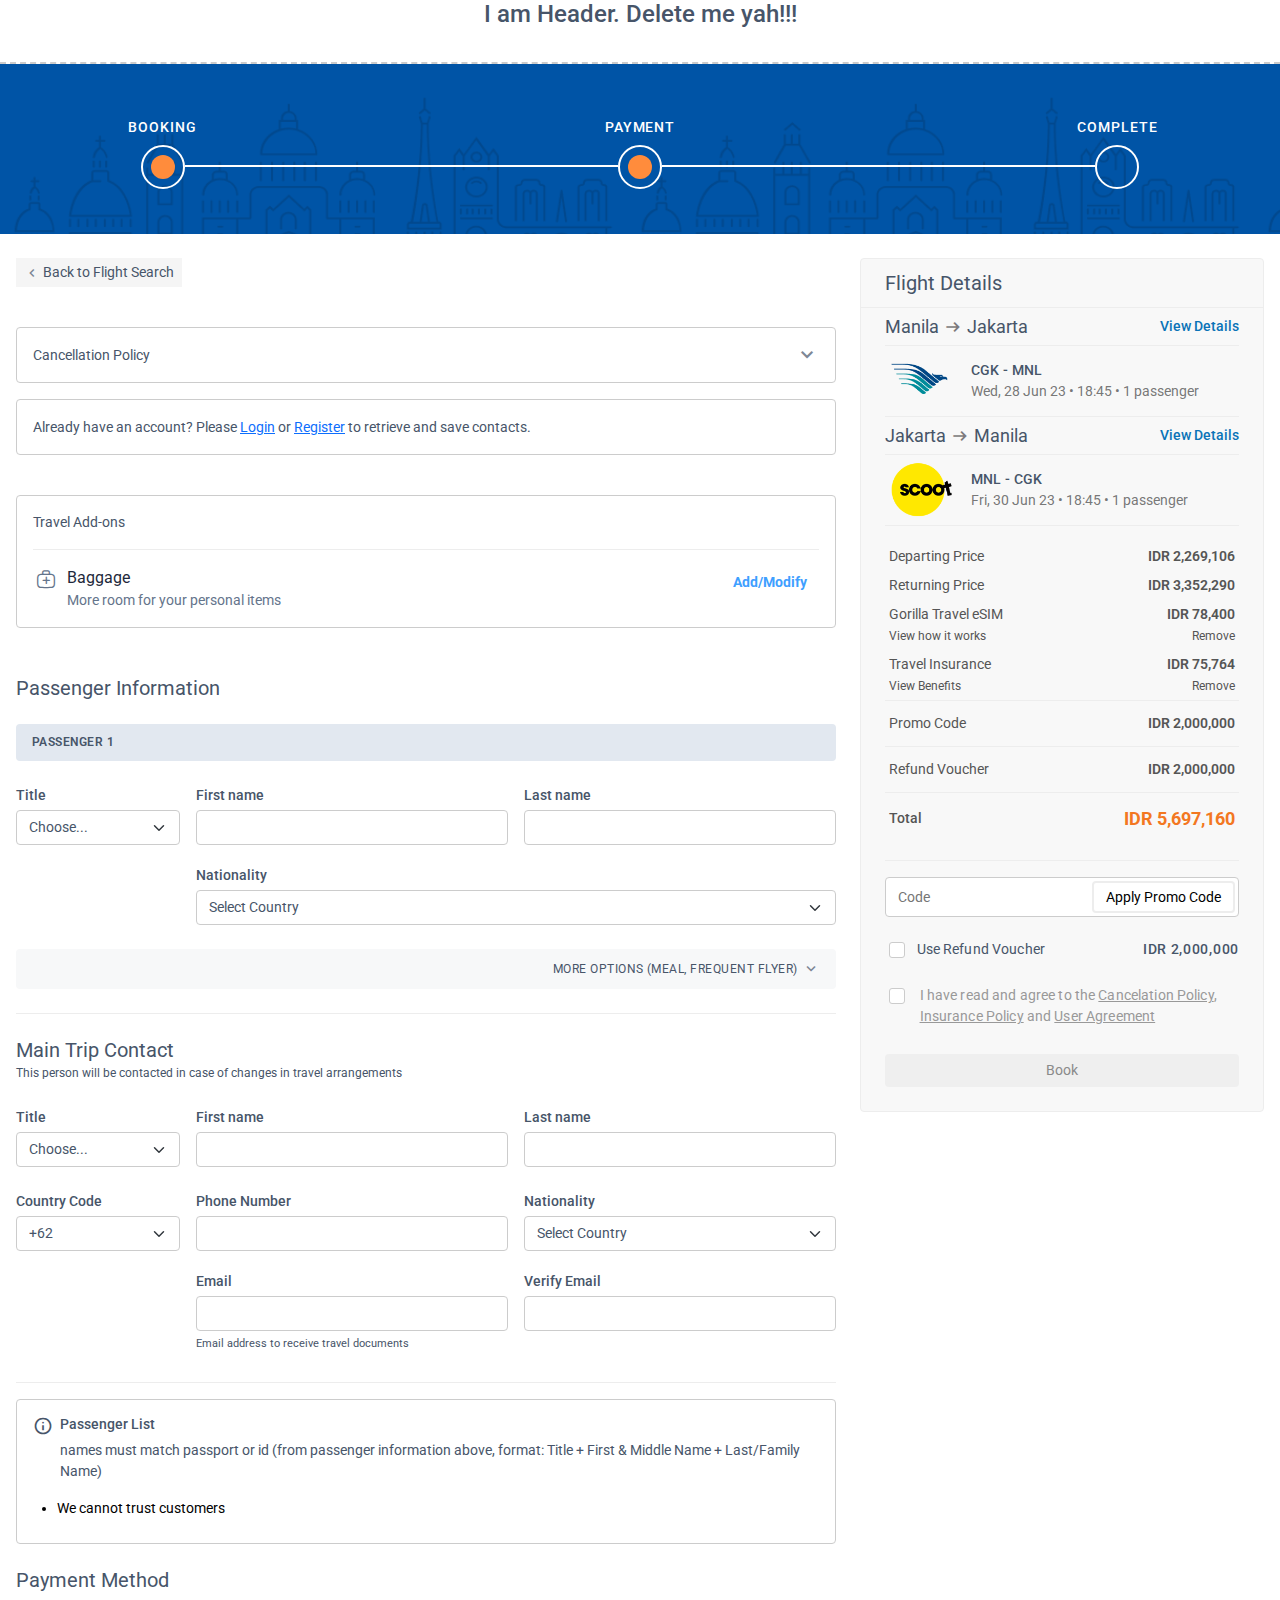
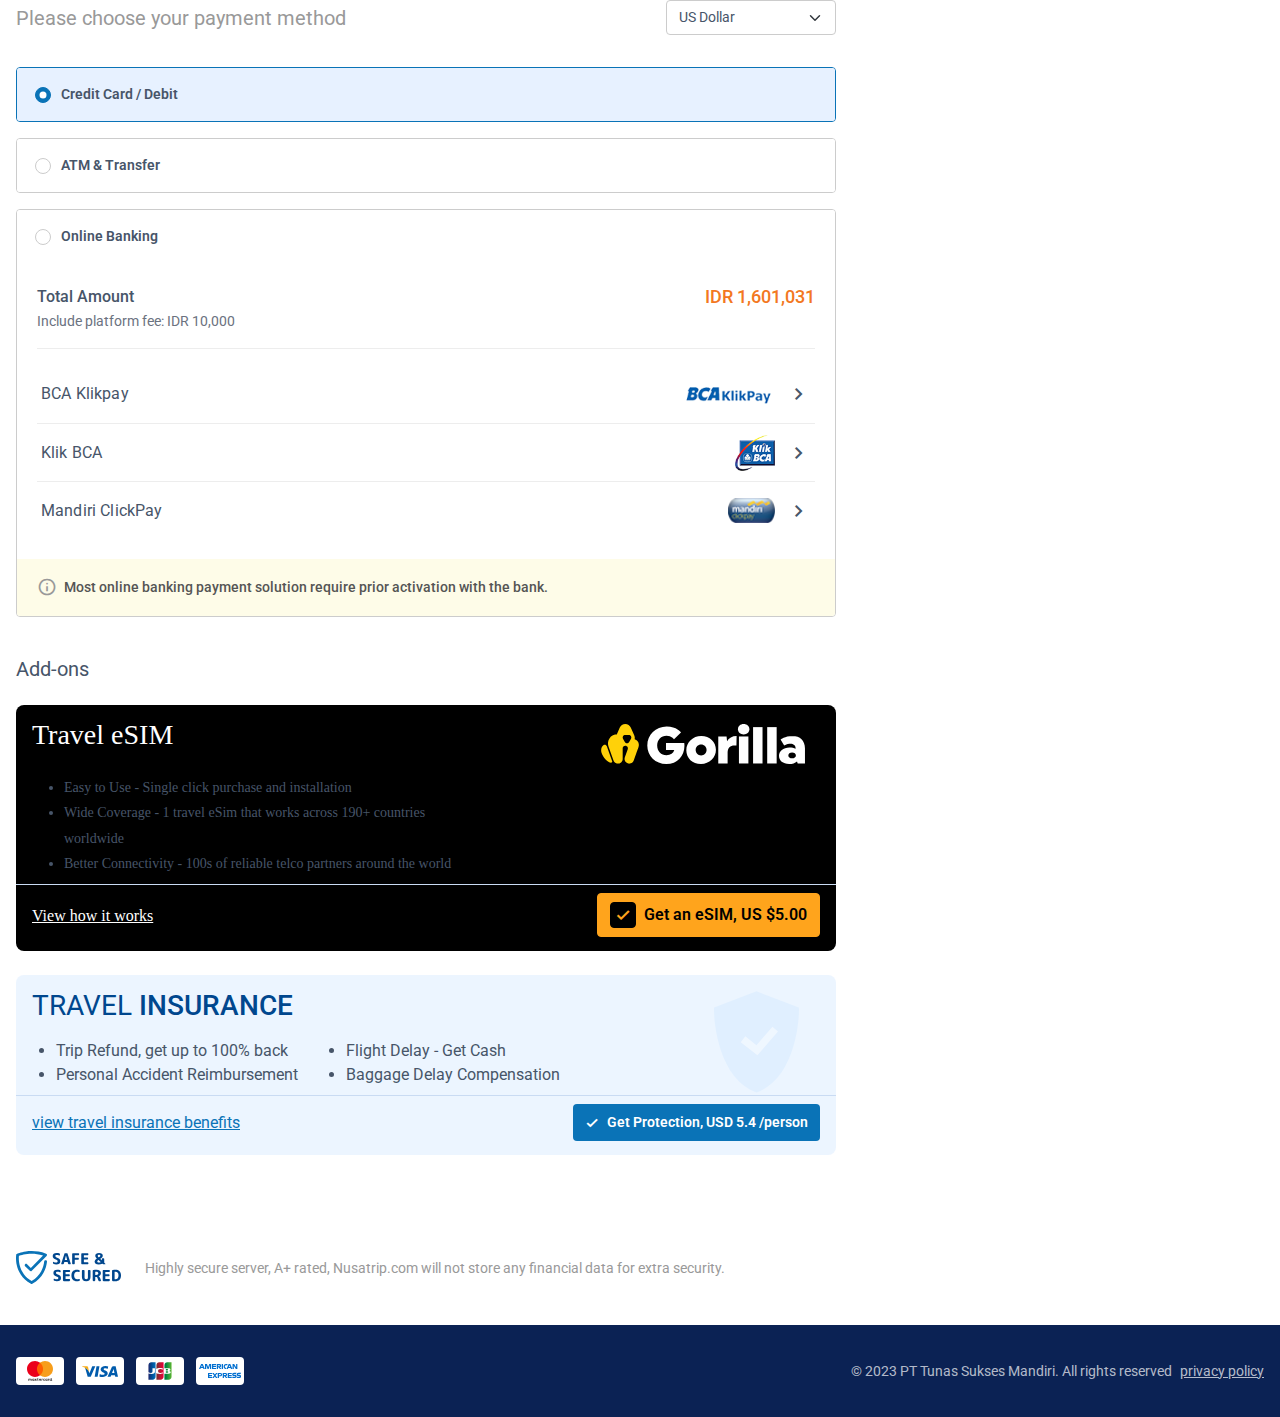
==== index.html @ de9cda8d "Rename flight-checkout-review.html to index.html" ====
<!DOCTYPE html>
<!-- saved from url=(0073)https://yuliusa.github.io/desktop-revamp-cuk/flight-checkout-review.html# -->
<html>
<head>
    <meta http-equiv="Content-Type" content="text/html; charset=UTF-8">
    <meta name="viewport" content="initial-scale=1, width=device-width">

    <link rel="stylesheet" href="./flight-checkout-review_files/css2">
    <link rel="stylesheet" href="./flight-checkout-review_files/css2(1)">
    <link rel="stylesheet" href="https://fonts.googleapis.com/css2?family=Roboto:wght@400;500;600;700&display=swap" />
    <link rel="stylesheet" href="https://fonts.googleapis.com/css2?family=Material+Symbols+Outlined:opsz,wght,FILL,GRAD@20..48,100..700,0..1,-50..200" />
    <link href="./flight-checkout-review_files/bootstrap-reboot.min.css" rel="stylesheet">
    <link rel="stylesheet" href="./flight-checkout-review_files/global.css">
    <link rel="stylesheet" href="./flight-checkout-review_files/flight-checkout-review.css">
</head>

<body style="" class="">
    <div class="app-wrapper">
        <header style="border-bottom: 2px dashed #ccc; min-height: 64px; text-align: center;">
            <h4>I am Header. Delete me yah!!!</h4>
        </header>

        <!-- Hero Section / Steps??? -->
        <section class="hero">
            <div class="app-container">
                <div class="steps-row">
                    <div class="step complete">
                        <span class="step-label">Booking</span>
                        <span class="step-icon">
                            <span class="step-icon-circle"></span>
                        </span>
                    </div>

                    <div class="step-connector">
                        <span class="step-connector-line"></span>
                    </div>

                    <div class="step complete">
                        <span class="step-label">Payment</span>
                        <span class="step-icon">
                            <span class="step-icon-circle"></span>
                        </span>
                    </div>

                    <div class="step-connector">
                        <span class="step-connector-line"></span>
                    </div>

                    <div class="step">
                        <span class="step-label">Complete</span>
                        <span class="step-icon">
                            <span class="step-icon-circle"></span>
                        </span>
                    </div>
                </div>
            </div>
        </section>

        <!-- Main -->
        <main class="main">
            <div class="app-container">
                <div class="flex-row content-wrapper">
                    <!-- CONTENT -->
                    <div class="content">
                        <!-- Back Button -->
                        <a class="back-button" role="button" href="https://yuliusa.github.io/desktop-revamp-cuk/flight-results.html">
                            <span class="material-symbols-outlined back-icon">chevron_left</span>
                            <span>Back to Flight Search</span>
                        </a>

                        <!-- Cancellation Policy -->
                        <div class="accordion-root martop-1">
                            <div class="accordion-summary accordion-button">
                                <span class="text">Cancellation Policy</span>
                                <span class="material-symbols-outlined more-icon">expand_more</span>
                            </div>
                        </div>

                        <!-- Login / Register -->
                        <div class="accordion-root">
                            <div class="accordion-summary">
                                <span class="text">Already have an account? Please <a href="https://yuliusa.github.io/desktop-revamp-cuk/flight-checkout-review.html#">Login</a> or <a href="https://yuliusa.github.io/desktop-revamp-cuk/flight-checkout-review.html#">Register</a> to retrieve and save contacts.</span>
                            </div>
                        </div>

                        <!-- Baggage Addons -->
                        <div class="baggage-addons">
                            <div class="card">
                                <div class="summary">
                                    <p>Travel Add-ons</p>
                                </div>

                                <div class="flex-row">
                                    <div class="description">
                                        <span class="icon-suitcase-add"></span>
                                        <div class="text">
                                            <p class="subtitle">Baggage</p>
                                            <span class="caption">More room for your personal items</span>
                                        </div>
                                    </div>

                                    <div class="action">
                                        <button data-bs-toggle="modal" data-bs-target="#baggageModal" fdprocessedid="dvwea">Add/Modify</button>
                                    </div>

                                    <!-- Baggage Modal -->
                                    <div class="baggage-modal modal fade" id="baggageModal" tabindex="-1" aria-labelledby="baggageModalLabel" style="display: none;" aria-hidden="true">
                                        <div class="modal-dialog modal-dialog-centered modal-dialog-scrollable modal-lg" style="--modal-width: 884px;">
                                            <div class="modal-content">
                                                <!-- Modal Header -->
                                                <div class="modal-header">
                                                    <h1 class="modal-title fs-5" id="baggageModalLabel">
                                                        <span class="icon-suitcase-add"></span>
                                                        Baggage
                                                    </h1>
                                                    <button type="button" class="btn-close" data-bs-dismiss="modal" aria-label="Close"></button>
                                                </div>

                                                <!-- Modal Body -->
                                                <div class="modal-body">
                                                    <div class="baggage-form">
                                                        <!-- Nav Tabs -->
                                                        <div class="nav nav-tabs nav-vertical" id="baggage-tab" role="tablist" aria-orientation="vertical">
                                                            <button class="nav-link active" id="passenger1-nav" data-bs-toggle="tab" data-bs-target="#passenger1-tab" aria-controls="passenger1-tab" aria-selected="true" type="button" role="tab">
                                                                <span class="primary">Passenger 1</span>
                                                                <span class="secondary">Adult</span>
                                                            </button>
                                                            
                                                            <button class="nav-link" id="passenger2-nav" data-bs-toggle="tab" data-bs-target="#passenger2-tab" aria-controls="passenger2-tab" aria-selected="false" type="button" role="tab" tabindex="-1">
                                                                <span class="primary">Passenger 2</span>
                                                                <span class="secondary">Adult</span>
                                                            </button>
                                                            
                                                            <button class="nav-link" id="passenger3-nav" data-bs-toggle="tab" data-bs-target="#passenger3-tab" aria-controls="passenger3-tab" aria-selected="false" type="button" role="tab" tabindex="-1">
                                                                <span class="primary">Passenger 3</span>
                                                                <span class="secondary">Child</span>
                                                            </button>
                                                        </div>

                                                        <!-- Tab Content -->
                                                        <div class="tab-content" id="baggage-tabContent">
                                                            <!-- Passenger 1 Baggage Selection -->
                                                            <div class="tab-pane fade active show" id="passenger1-tab" aria-labelledby="passenger1-nav" role="tabpanel" tabindex="0">
                                                                <!-- Nav Tabs -->
                                                                <nav class="nav nav-pills flex-column flex-sm-row" role="tablist">
                                                                    <button class="nav-link active" id="psg1-departBag-nav" data-bs-toggle="pill" data-bs-target="#psg1-departbag" type="button" role="tab" aria-controls="psg1-departbag" aria-selected="true">
                                                                        Departing
                                                                    </button>

                                                                    <button class="nav-link" id="psg1-returnBag-nav" data-bs-toggle="pill" data-bs-target="#psg1-returnbag" type="button" role="tab" aria-controls="psg1-returnbag" aria-selected="false" tabindex="-1">
                                                                        Returning
                                                                    </button>
                                                                </nav>

                                                                <!-- Tab Content -->
                                                                <div class="tab-content">
                                                                    <!-- Departing -->
                                                                    <div class="tab-pane fade active show" id="psg1-departbag" aria-labelledby="psg1-departBag-nav" role="tabpanel" tabindex="0">
                                                                        <p class="align-middle">
                                                                            <span class="airport-origin">Soekarno Hatta (CGK)</span>
                                                                            <span class="material-symbols-outlined icon">arrow_right_alt</span>
                                                                            <span class="airport-destination">Ngurah Rai (DPS)</span>
                                                                        </p>

                                                                        <p><small>Direct Flight</small></p>

                                                                        <!-- Baggage Input Section -->
                                                                        <section class="input-section">
                                                                            <!-- Section Label -->
                                                                            <div class="label-wrapper flex-row align-items-center">
                                                                                <h4 class="section-label">
                                                                                    <span class="icon-suitcase"></span>
                                                                                    Baggage
                                                                                </h4>

                                                                                <small>Free Baggage <strong>20kg</strong></small>
                                                                            </div>

                                                                            <!-- Radio Button Group -->
                                                                            <div class="radio-button-group">
                                                                                <label class="radio-card">
                                                                                    <span class="body">
                                                                                        <input class="form-check-input" type="radio" name="psg1_departBag" id="psg1_departBag_20" value="20kg" checked="">
                        
                                                                                        <span class="text-column">
                                                                                            <span class="title">20kg</span>
                                                                                            <span class="subtitle">IDR 0</span>
                                                                                        </span>
                                                                                    </span>
                                                                                </label>

                                                                                <label class="radio-card">
                                                                                    <span class="body">
                                                                                        <input class="form-check-input" type="radio" name="psg1_departBag" id="psg1_departBag_30" value="30kg">
                        
                                                                                        <span class="text-column">
                                                                                            <span class="title">30kg</span>
                                                                                            <span class="subtitle">IDR 236,775</span>
                                                                                        </span>
                                                                                    </span>
                                                                                </label>

                                                                                <label class="radio-card">
                                                                                    <span class="body">
                                                                                        <input class="form-check-input" type="radio" name="psg1_departBag" id="psg1_departBag_40" value="40kg">
                        
                                                                                        <span class="text-column">
                                                                                            <span class="title">40kg</span>
                                                                                            <span class="subtitle">IDR 402,825</span>
                                                                                        </span>
                                                                                    </span>
                                                                                </label>
                                                                            </div>
                                                                            
                                                                            <!-- Helper Text -->
                                                                            <div class="helper-text">Each piece of baggage should not weight more than 32kg</div>
                                                                        </section>

                                                                        <!-- Sport Equipment Input Section -->
                                                                        <section class="input-section">
                                                                            <!-- Section Label -->
                                                                            <div class="label-wrapper flex-row align-items-center">
                                                                                <h4 class="section-label">
                                                                                    <span class="material-symbols-outlined">sports_golf</span>
                                                                                    Sport Equipment
                                                                                </h4>
                                                                            </div>

                                                                            <!-- Radio Button Group -->
                                                                            <div class="radio-button-group">
                                                                                <label class="radio-card">
                                                                                    <span class="body">
                                                                                        <input class="form-check-input" type="radio" name="psg1_depart_sportEquip" id="psg1_depart_sportEquip_0" value="0" checked="">
                        
                                                                                        <span class="text-column">
                                                                                            <span class="title">0kg</span>
                                                                                            <span class="subtitle">IDR 0</span>
                                                                                        </span>
                                                                                    </span>
                                                                                </label>

                                                                                <label class="radio-card">
                                                                                    <span class="body">
                                                                                        <input class="form-check-input" type="radio" name="psg1_depart_sportEquip" id="psg1_depart_sportEquip_15" value="15kg">
                        
                                                                                        <span class="text-column">
                                                                                            <span class="title">15kg</span>
                                                                                            <span class="subtitle">IDR 99,425</span>
                                                                                        </span>
                                                                                    </span>
                                                                                </label>

                                                                                <label class="radio-card">
                                                                                    <span class="body">
                                                                                        <input class="form-check-input" type="radio" name="psg1_depart_sportEquip" id="psg1_depart_sportEquip_20" value="20kg">
                        
                                                                                        <span class="text-column">
                                                                                            <span class="title">20kg</span>
                                                                                            <span class="subtitle">IDR 134,275</span>
                                                                                        </span>
                                                                                    </span>
                                                                                </label>

                                                                                <label class="radio-card">
                                                                                    <span class="body">
                                                                                        <input class="form-check-input" type="radio" name="psg1_depart_sportEquip" id="psg1_depart_sportEquip_25" value="25kg">
                        
                                                                                        <span class="text-column">
                                                                                            <span class="title">25kg</span>
                                                                                            <span class="subtitle">IDR 167,075</span>
                                                                                        </span>
                                                                                    </span>
                                                                                </label>

                                                                                <label class="radio-card">
                                                                                    <span class="body">
                                                                                        <input class="form-check-input" type="radio" name="psg1_depart_sportEquip" id="psg1_depart_sportEquip_30" value="30kg">
                        
                                                                                        <span class="text-column">
                                                                                            <span class="title">30kg</span>
                                                                                            <span class="subtitle">IDR 283,926</span>
                                                                                        </span>
                                                                                    </span>
                                                                                </label>

                                                                                <label class="radio-card">
                                                                                    <span class="body">
                                                                                        <input class="form-check-input" type="radio" name="psg1_depart_sportEquip" id="psg1_depart_sportEquip_40" value="40kg">
                        
                                                                                        <span class="text-column">
                                                                                            <span class="title">40kg</span>
                                                                                            <span class="subtitle">IDR 483,800</span>
                                                                                        </span>
                                                                                    </span>
                                                                                </label>
                                                                            </div>

                                                                            <!-- Helper Text -->
                                                                            <div class="helper-text">This is inclusive of a 60,000.00 idr sports equipment</div>
                                                                        </section>
                                                                    </div>

                                                                    <!-- Returning -->
                                                                    <div class="tab-pane fade" id="psg1-returnbag" aria-labelledby="psg1-returnBag-nav" role="tabpanel" tabindex="0">
                                                                        <p class="align-middle">
                                                                            <span class="airport-destination">Ngurah Rai (DPS)</span>
                                                                            <span class="material-symbols-outlined icon">arrow_right_alt</span>
                                                                            <span class="airport-origin">Soekarno Hatta (CGK)</span>
                                                                        </p>

                                                                        <p><small>Direct Flight</small></p>

                                                                        <!-- Baggage Input Section -->
                                                                        <section class="input-section">
                                                                            <!-- Section Label -->
                                                                            <div class="label-wrapper flex-row align-items-center">
                                                                                <h4 class="section-label">
                                                                                    <span class="icon-suitcase"></span>
                                                                                    Baggage
                                                                                </h4>

                                                                                <small>Free Baggage <strong>20kg</strong></small>
                                                                            </div>

                                                                            <!-- Radio Button Group -->
                                                                            <div class="radio-button-group">
                                                                                <label class="radio-card">
                                                                                    <span class="body">
                                                                                        <input class="form-check-input" type="radio" name="psg1_returnBag" id="psg1_returnBag_20" value="20kg" checked="">
                        
                                                                                        <span class="text-column">
                                                                                            <span class="title">20kg</span>
                                                                                            <span class="subtitle">IDR 0</span>
                                                                                        </span>
                                                                                    </span>
                                                                                </label>

                                                                                <label class="radio-card">
                                                                                    <span class="body">
                                                                                        <input class="form-check-input" type="radio" name="psg1_returnBag" id="psg1_returnBag_30" value="30kg">
                        
                                                                                        <span class="text-column">
                                                                                            <span class="title">30kg</span>
                                                                                            <span class="subtitle">IDR 236,775</span>
                                                                                        </span>
                                                                                    </span>
                                                                                </label>

                                                                                <label class="radio-card">
                                                                                    <span class="body">
                                                                                        <input class="form-check-input" type="radio" name="psg1_returnBag" id="psg1_returnBag_40" value="40kg">
                        
                                                                                        <span class="text-column">
                                                                                            <span class="title">40kg</span>
                                                                                            <span class="subtitle">IDR 402,825</span>
                                                                                        </span>
                                                                                    </span>
                                                                                </label>
                                                                            </div>
                                                                            
                                                                            <!-- Helper Text -->
                                                                            <div class="helper-text">Each piece of baggage should not weight more than 32kg</div>
                                                                        </section>

                                                                        <!-- Sport Equipment Input Section -->
                                                                        <section class="input-section">
                                                                            <!-- Section Label -->
                                                                            <div class="label-wrapper flex-row align-items-center">
                                                                                <h4 class="section-label">
                                                                                    <span class="material-symbols-outlined">sports_golf</span>
                                                                                    Sport Equipment
                                                                                </h4>
                                                                            </div>

                                                                            <!-- Radio Button Group -->
                                                                            <div class="radio-button-group">
                                                                                <label class="radio-card">
                                                                                    <span class="body">
                                                                                        <input class="form-check-input" type="radio" name="psg1_return_sportEquip" id="psg1_return_sportEquip_0" value="0" checked="">
                        
                                                                                        <span class="text-column">
                                                                                            <span class="title">0kg</span>
                                                                                            <span class="subtitle">IDR 0</span>
                                                                                        </span>
                                                                                    </span>
                                                                                </label>

                                                                                <label class="radio-card">
                                                                                    <span class="body">
                                                                                        <input class="form-check-input" type="radio" name="psg1_return_sportEquip" id="psg1_return_sportEquip_15" value="15kg">
                        
                                                                                        <span class="text-column">
                                                                                            <span class="title">15kg</span>
                                                                                            <span class="subtitle">IDR 99,425</span>
                                                                                        </span>
                                                                                    </span>
                                                                                </label>

                                                                                <label class="radio-card">
                                                                                    <span class="body">
                                                                                        <input class="form-check-input" type="radio" name="psg1_return_sportEquip" id="psg1_return_sportEquip_20" value="20kg">
                        
                                                                                        <span class="text-column">
                                                                                            <span class="title">20kg</span>
                                                                                            <span class="subtitle">IDR 134,275</span>
                                                                                        </span>
                                                                                    </span>
                                                                                </label>

                                                                                <label class="radio-card">
                                                                                    <span class="body">
                                                                                        <input class="form-check-input" type="radio" name="psg1_return_sportEquip" id="psg1_return_sportEquip_25" value="25kg">
                        
                                                                                        <span class="text-column">
                                                                                            <span class="title">25kg</span>
                                                                                            <span class="subtitle">IDR 167,075</span>
                                                                                        </span>
                                                                                    </span>
                                                                                </label>

                                                                                <label class="radio-card">
                                                                                    <span class="body">
                                                                                        <input class="form-check-input" type="radio" name="psg1_return_sportEquip" id="psg1_return_sportEquip_30" value="30kg">
                        
                                                                                        <span class="text-column">
                                                                                            <span class="title">30kg</span>
                                                                                            <span class="subtitle">IDR 283,926</span>
                                                                                        </span>
                                                                                    </span>
                                                                                </label>

                                                                                <label class="radio-card">
                                                                                    <span class="body">
                                                                                        <input class="form-check-input" type="radio" name="psg1_return_sportEquip" id="psg1_return_sportEquip_40" value="40kg">
                        
                                                                                        <span class="text-column">
                                                                                            <span class="title">40kg</span>
                                                                                            <span class="subtitle">IDR 483,800</span>
                                                                                        </span>
                                                                                    </span>
                                                                                </label>
                                                                            </div>

                                                                            <!-- Helper Text -->
                                                                            <div class="helper-text">This is inclusive of a 60,000.00 idr sports equipment</div>
                                                                        </section>
                                                                    </div>
                                                                </div>
                                                            </div>

                                                            <!-- Passenger 2 Baggage Selection -->
                                                            <div class="tab-pane fade" id="passenger2-tab" aria-labelledby="passenger2-nav" role="tabpanel" tabindex="0">
                                                                <div>Passenger 2 Baggage Selection</div>
                                                            </div>

                                                            <!-- Passenger 3 Baggage Selection -->
                                                            <div class="tab-pane fade" id="passenger3-tab" aria-labelledby="passenger3-nav" role="tabpanel" tabindex="0">
                                                                <div>Passenger 3 Baggage Selection</div>
                                                            </div>
                                                        </div>
                                                    </div>
                                                </div>

                                                <!-- Modal Footer -->
                                                <div class="modal-footer">
                                                    <button type="button" class="btn btn-primary" data-bs-dismiss="modal">Recalculate Price</button>
                                                </div>
                                            </div>
                                        </div>
                                    </div>
                                </div>
                            </div>
                        </div>

                        <!-- Passenger Information -->
                        <div class="section-form passengers">
                            <h2 class="section-title">Passenger Information</h2>

                            <div class="field-label">
                                PASSENGER 1
                            </div>

                            <div class="flex-row form-row">
                                <div class="left-col">
                                    <label for="passenger1_Salutation" class="form-label">Title</label>
                                    <select id="passenger1_Salutation" class="form-select" fdprocessedid="s1vidf">
                                        <option selected="">Choose...</option>
                                        <option>Mr.</option>
                                        <option>Mrs.</option>
                                        <option>Ms.</option>
                                    </select>
                                </div>

                                <div class="right-col">
                                    <div class="flex-row form-row">
                                        <div class="col">
                                            <label for="passenger1_FirstName" class="form-label">First name</label>
                                            <input type="text" class="form-control" id="passenger1_FirstName" fdprocessedid="shi3ue">
                                        </div>

                                        <div class="col">
                                            <label for="passenger1_LastName" class="form-label">Last name</label>
                                            <input type="text" class="form-control" id="passenger1_LastName" fdprocessedid="t5kewf">
                                        </div>
                                    </div>

                                    <div class="flex-row">
                                        <label for="passenger1_Nationality" class="form-label">Nationality</label>
                                        <select id="passenger1_Nationality" class="form-select" fdprocessedid="9mimof">
                                            <option selected="">Select Country</option>
                                            <option>Indonesia</option>
                                        </select>
                                    </div>
                                </div>
                            </div>

                            <!-- Frequent Flyer -->
                            <div class="accordion-root frequent-flyer">                                
                                <div class="accordion-summary accordion-button">
                                    <a data-bs-toggle="collapse" href="https://yuliusa.github.io/desktop-revamp-cuk/flight-checkout-review.html#frequentFlyer_Collapse" class="collapsed" aria-expanded="false" aria-controls="frequentFlyer_Collapse">
                                        <span>more options (meal, frequent flyer)</span>
                                        <span class="material-symbols-outlined more-icon">expand_more</span>
                                    </a>
                                </div>

                                <div id="frequentFlyer_Collapse" class="collapse" style="">
                                    <div class="form-row flex-row">
                                        <div class="col">
                                            <label for="meal" class="form-label">Preferred Meal</label>
                                            <select id="meal" class="form-select">
                                                <option selected="">Standard Meal</option>
                                                <option>Vegetarian Hindu Meal</option>
                                                <option>Baby Meal</option>
                                                <option>Bland Meal</option>
                                                <option>Child Meal</option>
                                                <option>Fruit Platter Meal</option>
                                            </select>
                                        </div>

                                        <div class="col">
                                            <label for="ffProgram" class="form-label">Frequent Flyer Program</label>
                                            <select id="ffProgram" class="form-select">
                                                <option selected="">Select Program...</option>
                                                <option>Garuda Indonesia</option>
                                                <option>Singapore Airlines KrisFlyer</option>
                                                <option>Malaysia Airlines - Enrich</option>
                                                <option>Cathay Pacific Asia Miles</option>
                                                <option>Adria Miles &amp; More</option>
                                                <option>Aegean Miles &amp; Bonus</option>
                                                <option>Aer Arann Silver Club</option>
                                                <option>Aer Lingus Gold Circle Club</option>
                                            </select>
                                        </div>

                                        <div class="col">
                                            <label for="ffNumber" class="form-label">Frequent Flyer Number</label>
                                            <input type="text" class="form-control" id="ffNumber">
                                        </div>
                                    </div>
                                </div>
                            </div>
                        </div>

                        <!-- Main Trip Contact -->
                        <div class="section-form main-trip-contact">
                            <div>
                                <h2 class="section-title">Main Trip Contact</h2>
                                <span class="desc">This person will be contacted in case of changes in travel arrangements</span>
                            </div>

                            <div class="flex-row form-row">
                                <div class="left-col">
                                    <label for="contact_Salutation" class="form-label">Title</label>
                                    <select id="contact_Salutation" class="form-select" fdprocessedid="zf69x8">
                                        <option selected="">Choose...</option>
                                        <option>Mr.</option>
                                        <option>Mrs.</option>
                                        <option>Ms.</option>
                                    </select>
                                </div>

                                <div class="right-col">
                                    <div class="flex-row form-row">
                                        <div class="col">
                                            <label for="contact_FirstName" class="form-label">First name</label>
                                            <input type="text" class="form-control" id="contact_FirstName" fdprocessedid="j7smgs">
                                        </div>

                                        <div class="col">
                                            <label for="contact_LastName" class="form-label">Last name</label>
                                            <input type="text" class="form-control" id="contact_LastName" fdprocessedid="8321zf">
                                        </div>
                                    </div>
                                </div>
                            </div>

                            <div class="flex-row form-row">
                                <div class="left-col">
                                    <label for="contact_CountryCode" class="form-label">Country Code</label>
                                    <select id="contact_CountryCode" class="form-select" fdprocessedid="1ze98">
                                        <option selected="">+62</option>
                                        <option>...</option>
                                    </select>
                                </div>

                                <div class="right-col">
                                    <div class="flex-row form-row">
                                        <div class="col">
                                            <label for="contactFirstName" class="form-label">Phone Number</label>
                                            <input type="tel" class="form-control" id="contactFirstName" fdprocessedid="p5epc">
                                        </div>

                                        <div class="col">
                                            <label for="contact_Nationality" class="form-label">Nationality</label>
                                            <select id="contact_Nationality" class="form-select" fdprocessedid="ixhea8">
                                                <option selected="">Select Country</option>
                                                <option>Indonesia</option>
                                            </select>
                                        </div>
                                    </div>
                                    <div class="flex-row form-row">
                                        <div class="col">
                                            <label for="contact_Email" class="form-label">Email</label>
                                            <input type="email" class="form-control" id="contact_Email" fdprocessedid="es08vp">
                                            <span class="helper">Email address to receive travel documents</span>
                                        </div>
                                        <div class="col">
                                            <label for="contact_Verify_Email" class="form-label">Verify Email</label>
                                            <input type="email" class="form-control" id="contact_Verify_Email" fdprocessedid="r6shwe">
                                        </div>
                                    </div>
                                </div>
                            </div>
                        </div>

                        <!-- Passenger List -->
                        <div class="card passenger-list">
                            <div class="flex-row">
                                <span class="material-symbols-outlined info-icon">info</span>
                                <div class="text">
                                    <h4 class="subtitle">Passenger List</h4>
                                    <p>names must match passport or id (from passenger information above, format: Title + First &amp; Middle Name + Last/Family Name)</p>
                                </div>
                            </div>

                            <ul>
                                <li>We cannot trust customers</li>
                            </ul>
                        </div>

                        <!-- Payment -->
                        <div class="section-form payment">
                            <!-- Section Title -->
                            <div class="section-title">
                                <h2>Payment Method</h2>

                                <div class="subtitle">
                                    <span class="section-title text-muted">Please choose your payment method</span>

                                    <select id="currency" class="form-select" fdprocessedid="md7o6">
                                        <option value="USD" selected="">US Dollar</option>
                                        <option value="IDR">Indonesia Rupiah</option>
                                        <option value="IDR">New Zealand Dollar</option>
                                    </select>
                                </div>
                            </div>

                            <!-- Payment Group -->
                            <div class="payment-group" id="paymentGroup">
                                <!-- Credit Card -->
                                <div class="payment-item credit-card">
                                    <input class="form-check-input" type="radio" name="paymentMethod" id="creditCard" value="creditcard" checked="">
                                    <label for="creditCard" class="form-check-label collapsed" data-bs-toggle="collapse" data-bs-target="#creditCard_Content" aria-expanded="false" aria-controls="creditCard_Content">
                                        <span>Credit Card / Debit </span>
                                    </label>

                                    <div id="creditCard_Content" class="payment-content collapse" data-bs-parent="#paymentGroup" style="">
                                        <div class="payment-content-body">
                                            <div class="flex-row amount-row">
                                                <div class="col">
                                                    <h4 class="label">Total Amount</h4>
                                                    <p class="helper">Include platform fee: IDR 10,000</p>
                                                </div>

                                                <div class="col text-right">
                                                    <h3 class="price-value">IDR 1,601,031</h3>
                                                    <p class="helper">Card will be charged IDR 1,601,031</p>
                                                </div>
                                            </div>

                                            <div class="payment-form">
                                                <div class="col left-col">
                                                    <div class="input-col">
                                                        <div class="label-container">
                                                            <label for="ccHolderName" class="form-label">Card Holder Name</label>
                                                            <select class="form-select" id="selectTraveller" fdprocessedid="eno1id">
                                                                <option>Select traveller name</option>
                                                                <option>Select traveller name</option>
                                                                <option>Select traveller name</option>
                                                            </select>
                                                        </div>
                                                        <input type="text" class="form-control" id="ccHolderName" fdprocessedid="rp7v3h">
                                                    </div>

                                                    <div class="input-col">
                                                        <label for="ccNumber" class="form-label">Card Number</label>
                                                        <input type="text" class="form-control" id="ccNumber" fdprocessedid="m2zuao">
                                                    </div>
                                                </div>

                                                <div class="col right-col">
                                                    <div class="input-col">
                                                        <label for="ccExpiry" class="form-label">Expiry Date</label>
                                                        <input type="text" class="form-control" id="ccExpiry" style="max-width: 135px;" fdprocessedid="teipp">
                                                    </div>

                                                    <div class="cvc-col">
                                                        <div class="input-col">
                                                            <div class="label-container">
                                                                <label for="cvc" class="form-label">Card Number</label>
                                                                <span class="material-symbols-outlined">help</span>
                                                            </div>

                                                            <input type="text" class="form-control" id="cvc" style="max-width: 135px;" fdprocessedid="678cio">
                                                        </div>

                                                        <img src="./flight-checkout-review_files/cvv-card.png" width="46" height="28">
                                                    </div>
                                                </div>
                                            </div>

                                            <div class="amex-fee-alert flex-row">
                                                <span class="material-symbols-outlined info-icon">info</span>
                                                <p>American Express convenience fee IDR 10,109</p>
                                            </div>

                                            <p class="caption">NusaTrip has implemented security protocols (3DS) MasterCard SecureCode, Verified by Visa, JCB J/Secure &amp; American Express SafeKey. If your card supports this features, please make sure you are able receive any notification your bank might send you (usually by SMS).</p>

                                            <div class="flex-row footer">
                                                <img src="./flight-checkout-review_files/cc-payments-02.png">

                                                <img src="./flight-checkout-review_files/cc-payments-secure.png" height="26" style="height: 26px;">
                                            </div>
                                        </div>
                                    </div>
                                </div>

                                <!-- Bank Transfer -->
                                <div class="payment-item bank-transfer">
                                    <input class="form-check-input" type="radio" name="paymentMethod" id="bankTransfer" value="banktransfer">
                                    <label for="bankTransfer" class="form-check-label collapsed" data-bs-toggle="collapse" data-bs-target="#bankTransfer_Content" aria-expanded="false" aria-controls="bankTransfer_Content">
                                        <span>ATM &amp; Transfer </span>
                                    </label>

                                    <div id="bankTransfer_Content" class="payment-content collapse" data-bs-parent="#paymentGroup" style="">
                                        <!-- Payment Body -->
                                        <div class="payment-content-body">
                                            <div class="flex-row amount-row">
                                                <div class="col">
                                                    <h4 class="label">Total Amount</h4>
                                                    <p class="helper">Include platform fee: IDR 10,000</p>
                                                </div>

                                                <div class="col text-right">
                                                    <h3 class="price-value">IDR 1,601,031</h3>
                                                </div>
                                            </div>

                                            <!-- Bank List -->
                                            <div class="payment-form bank-transfer-list">
                                                <!-- ATM Bersama -->
                                                <div class="bank-transfer-item">
                                                    <div class="input-row">
                                                        <input class="form-check-input" type="radio" name="bankTransfer" id="atmBersama" value="atmBersama">

                                                        <label for="atmBersama" class="form-check-label">
                                                            <span>ATM Bersama</span>
                                                            <img src="./flight-checkout-review_files/atmbersama-prima-alto.png">
                                                        </label>

                                                        <span class="material-symbols-outlined info-icon" data-bs-toggle="offcanvas" data-bs-target="#atmBersama_Content" aria-controls="atmBersama_Content">help</span>

                                                        <div class="offcanvas offcanvas-end" tabindex="-1" id="atmBersama_Content" aria-labelledby="atmBersama_ContentLabel">
                                                            <div class="offcanvas-header">
                                                                <h5 class="offcanvas-title" id="atmBersama_ContentLabel">ATM Bersama</h5>
                                                                <button type="button" class="btn-close" data-bs-dismiss="offcanvas" aria-label="Close"></button>
                                                            </div>
                                                            <div class="offcanvas-body">
                                                                ...
                                                            </div>
                                                        </div>
                                                    </div>
                                                </div>

                                                <!-- Maybank -->
                                                <div class="bank-transfer-item">
                                                    <div class="input-row">
                                                        <input class="form-check-input" type="radio" name="bankTransfer" id="Maybank" value="Maybank">

                                                        <label for="Maybank" class="form-check-label">
                                                            <span>Maybank</span>
                                                            <img src="./flight-checkout-review_files/maybank-icon.png">
                                                        </label>

                                                        <span class="material-symbols-outlined info-icon" data-bs-toggle="offcanvas" data-bs-target="#maybank_Content" aria-controls="maybank_Content">help</span>

                                                        <div class="offcanvas offcanvas-end" tabindex="-1" id="maybank_Content" aria-labelledby="maybank_ContentLabel">
                                                            <div class="offcanvas-header">
                                                                <h5 class="offcanvas-title" id="maybank_ContentLabel">Pay with MayBank</h5>
                                                                <button type="button" class="btn-close" data-bs-dismiss="offcanvas" aria-label="Close"></button>
                                                            </div>

                                                            <div class="offcanvas-body">
                                                                ...
                                                            </div>
                                                        </div>
                                                    </div>
                                                </div>

                                                <!-- BCA Virtual Account -->
                                                <div class="bank-transfer-item">
                                                    <div class="input-row">
                                                        <input class="form-check-input" type="radio" name="bankTransfer" id="BcaVirtual" value="BcaVirtual">

                                                        <label for="BcaVirtual" class="form-check-label">
                                                            <span>BCA Virtual Account</span>
                                                            <img src="./flight-checkout-review_files/bca-va.png">
                                                        </label>

                                                        <span class="material-symbols-outlined info-icon" data-bs-toggle="offcanvas" data-bs-target="#bcaVirtual_Content" aria-controls="bcaVirtual_Content">help</span>

                                                        <div class="offcanvas offcanvas-end" tabindex="-1" id="bcaVirtual_Content" aria-labelledby="bcaVirtual_ContentLabel">
                                                            <div class="offcanvas-header">
                                                                <h5 class="offcanvas-title" id="bcaVirtual_ContentLabel">Pay with BCA Virtual Account</h5>
                                                                <button type="button" class="btn-close" data-bs-dismiss="offcanvas" aria-label="Close"></button>
                                                            </div>

                                                            <div class="offcanvas-body">
                                                                <p>How to pay with BCA Virtual Account:</p>
                                                                <ul>
                                                                    <li>ATM
                                                                        <ul>
                                                                            <li>Select Other Transactions</li>
                                                                            <li>Select Transfer</li>
                                                                            <li>Select BCA Virtual Account</li>
                                                                            <li>Input BCA Virtual Account number we gave you</li>
                                                                            <li>Follow instructions to complete the transaction</li>
                                                                        </ul>
                                                                    </li>
                                                                    <li>Internet Banking
                                                                        <ul>
                                                                            <li>Log-in to KlikBCA (have your token ready)</li>
                                                                            <li>Select Fund Transfer</li>
                                                                            <li>Select Transfer to BCA Virtual Account</li>
                                                                            <li>Input BCA Virtual Account number we gave you</li>
                                                                            <li>Follow instructions to complete the transaction</li>
                                                                        </ul>
                                                                    </li>
                                                                    <li>Mobile Banking BCA
                                                                        <ul>
                                                                            <li>Log-in to m-BCA</li>
                                                                            <li>Select m-Transfer</li>
                                                                            <li>Select Transfer to BCA Virtual Account</li>
                                                                            <li>Input BCA Virtual Account number we gave you</li>
                                                                            <li>Input your m-BCA PIN</li>
                                                                            <li>Follow instructions to complete the transaction</li>
                                                                        </ul>
                                                                    </li>
                                                                    <li>Mobile Banking BCA Sim Tool Kit
                                                                        <ul>
                                                                            <li>Select m-BCA</li>
                                                                            <li>Select m-Payment</li>
                                                                            <li>Select Others / Lainnya</li>
                                                                            <li>Type TVA then click Ok</li>
                                                                            <li>Input BCA Virtual Account number we gave you</li>
                                                                            <li>Input your m-BCA PIN then click OK</li>
                                                                            <li>Follow instructions to complete the transaction</li>
                                                                        </ul>
                                                                    </li>
                                                                    <li>Cash
                                                                        <ul>
                                                                            <li>Cash Payment can be done at a BCA branch counter (within the same payment time limit provided in the booking confirmation page)</li>
                                                                        </ul>
                                                                    </li>
                                                                </ul>
                                                            </div>
                                                        </div>
                                                    </div>
                                                </div>

                                                <!-- Bank BRI -->
                                                <div class="bank-transfer-item">
                                                    <div class="input-row">
                                                        <input class="form-check-input" type="radio" name="bankTransfer" id="bankBri" value="bankBri">

                                                        <label for="bankBri" class="form-check-label">
                                                            <span>Bank BRI</span>
                                                            <img src="./flight-checkout-review_files/nusaBRI.png" height="18" width="84">
                                                        </label>

                                                        <span class="material-symbols-outlined info-icon" data-bs-toggle="offcanvas" data-bs-target="#bankBri_Content" aria-controls="bankBri_Content">help</span>

                                                        <div class="offcanvas offcanvas-end" tabindex="-1" id="bankBri_Content" aria-labelledby="bankBri_ContentLabel">
                                                            <div class="offcanvas-header">
                                                                <h5 class="offcanvas-title" id="bankBri_ContentLabel">Pay with Bank BRI</h5>
                                                                <button type="button" class="btn-close" data-bs-dismiss="offcanvas" aria-label="Close"></button>
                                                            </div>

                                                            <div class="offcanvas-body">
                                                                ...
                                                            </div>
                                                        </div>
                                                    </div>
                                                </div>

                                                <!-- Bank Mandiri -->
                                                <div class="bank-transfer-item">
                                                    <div class="input-row">
                                                        <input class="form-check-input" type="radio" name="bankTransfer" id="bankMandiri" value="bankMandiri">

                                                        <label for="bankMandiri" class="form-check-label">
                                                            <span>Bank Mandiri</span>
                                                            <img src="./flight-checkout-review_files/mandiri-icon.png">
                                                        </label>

                                                        <span class="material-symbols-outlined info-icon" data-bs-toggle="offcanvas" data-bs-target="#bankMandiri_Content" aria-controls="bankMandiri_Content">help</span>

                                                        <div class="offcanvas offcanvas-end" tabindex="-1" id="bankMandiri_Content" aria-labelledby="bankMandiri_ContentLabel">
                                                            <div class="offcanvas-header">
                                                                <h5 class="offcanvas-title" id="bankMandiri_ContentLabel">Pay with Bank Mandiri</h5>
                                                                <button type="button" class="btn-close" data-bs-dismiss="offcanvas" aria-label="Close"></button>
                                                            </div>

                                                            <div class="offcanvas-body">
                                                                ...
                                                            </div>
                                                        </div>
                                                    </div>
                                                </div>

                                                <!-- Bank CIMB -->
                                                <div class="bank-transfer-item">
                                                    <div class="input-row">
                                                        <input class="form-check-input" type="radio" name="bankTransfer" id="bankCimb" value="bankCimb">

                                                        <label for="bankCimb" class="form-check-label">
                                                            <span>Bank CIMB</span>
                                                            <img src="./flight-checkout-review_files/nusaCIMB.png" height="12" width="68">
                                                        </label>

                                                        <span class="material-symbols-outlined info-icon" data-bs-toggle="offcanvas" data-bs-target="#bankCimb_Content" aria-controls="bankCimb_Content">help</span>

                                                        <div class="offcanvas offcanvas-end" tabindex="-1" id="bankCimb_Content" aria-labelledby="bankCimb_ContentLabel">
                                                            <div class="offcanvas-header">
                                                                <h5 class="offcanvas-title" id="bankCimb_ContentLabel">Pay with CIMB Niaga</h5>
                                                                <button type="button" class="btn-close" data-bs-dismiss="offcanvas" aria-label="Close"></button>
                                                            </div>

                                                            <div class="offcanvas-body">
                                                                ...
                                                            </div>
                                                        </div>
                                                    </div>
                                                </div>

                                                <!-- Bank BNI -->
                                                <div class="bank-transfer-item">
                                                    <div class="input-row">
                                                        <input class="form-check-input" type="radio" name="bankTransfer" id="bankBni" value="bankBni">

                                                        <label for="bankBni" class="form-check-label">
                                                            <span>Bank BNI</span>
                                                            <img src="./flight-checkout-review_files/nusaBNI.png">
                                                        </label>

                                                        <span class="material-symbols-outlined info-icon" data-bs-toggle="offcanvas" data-bs-target="#bankBni_Content" aria-controls="bankBni_Content">help</span>

                                                        <div class="offcanvas offcanvas-end" tabindex="-1" id="bankBni_Content" aria-labelledby="bankBni_ContentLabel">
                                                            <div class="offcanvas-header">
                                                                <h5 class="offcanvas-title" id="bankBni_ContentLabel">Pay with Bank BNI</h5>
                                                                <button type="button" class="btn-close" data-bs-dismiss="offcanvas" aria-label="Close"></button>
                                                            </div>

                                                            <div class="offcanvas-body">
                                                                ...
                                                            </div>
                                                        </div>
                                                    </div>
                                                </div>
                                            </div>
                                        
                                            <div class="caption">
                                                <p><strong>Bank Transfer payment term:</strong></p>
                                                <ul>
                                                    <li>We only accept direct real-time payment from banks or network listed above.</li>
                                                    <li>Unpaid bookings will be automatically cancelled after the payment time limit.</li>
                                                </ul>
                                            </div>
                                        </div>

                                        <!-- Payment Footer / Time Limit -->
                                        <div class="payment-content-footer">
                                            <span class="material-symbols-outlined info-icon">info</span>
                                            Payment time limit MAX 2 Hours, exact time in booking confirmation, on the next page
                                        </div>
                                    </div>
                                </div>

                                <!-- Online Banking -->
                                <div class="payment-item online-banking">
                                    <input class="form-check-input" type="radio" name="paymentMethod" id="onlineBanking" value="onlineBanking">
                                    <label for="onlineBanking" class="form-check-label" data-bs-toggle="collapse" data-bs-target="#onlineBanking_Content" aria-expanded="true" aria-controls="onlineBanking_Content">
                                        <span>Online Banking</span>
                                    </label>

                                    <div id="onlineBanking_Content" class="payment-content collapse show" data-bs-parent="#paymentGroup" style="">
                                        <!-- Payment Body -->
                                        <div class="payment-content-body">
                                            <div class="flex-row amount-row">
                                                <div class="col">
                                                    <h4 class="label">Total Amount</h4>
                                                    <p class="helper">Include platform fee: IDR 10,000</p>
                                                </div>

                                                <div class="col text-right">
                                                    <h3 class="price-value">IDR 1,601,031</h3>
                                                </div>
                                            </div>

                                            <div class="online-bank-tabs">
                                                <div class="tab-flex">
                                                    <nav>
                                                        <!-- BCA Klikpay Button -->
                                                        <label for="bcaKlikpay_Input" class="form-control-label collapsed" data-bs-toggle="collapse" data-bs-target="#bcaKlikpay_Collapse" aria-controls="bcaKlikpay_Collapse" aria-expanded="false">
                                                            <span class="text-label">BCA Klikpay</span>
                                                            <img src="./flight-checkout-review_files/bcaClickPay.png" width="94">
                                                            <span class="material-symbols-outlined">chevron_right</span>
                                                        </label>

                                                        <!-- Klik BCA Button -->
                                                        <label for="klikBca" class="form-control-label collapsed" data-bs-toggle="collapse" data-bs-target="#klikBca_Collapse" aria-controls="klikBca_Collapse" aria-expanded="false">
                                                            <span class="text-label">Klik BCA</span>
                                                            <img src="./flight-checkout-review_files/klik-bca.png" width="40">
                                                            <span class="material-symbols-outlined">chevron_right</span>
                                                        </label>

                                                        <!-- Mandiri Clickpay Button -->
                                                        <label for="mandiriClickpay_Input" class="form-control-label collapsed" data-bs-toggle="collapse" data-bs-target="#mandiriClickpay_Collapse" aria-controls="mandiriClickpay_Collapse" aria-expanded="false">
                                                            <span class="text-label">Mandiri ClickPay</span>
                                                            <img src="./flight-checkout-review_files/clickpay.png" width="47">
                                                            <span class="material-symbols-outlined">chevron_right</span>
                                                        </label>
                                                    </nav>

                                                    <div class="online-bank-content">
                                                        <!-- BCA Klikpay Collapse -->
                                                        <div id="bcaKlikpay_Collapse" class="collapse">
                                                            <input class="form-check-input" type="checkbox" id="bcaKlikpay_Input" value="bcaKlikpay">

                                                            <div class="flex-row content-nav">
                                                                <label for="bcaKlikpay_Input" class="form-check-label collapsed" data-bs-toggle="collapse" data-bs-target="#bcaKlikpay_Collapse" aria-controls="bcaKlikpay_Collapse" aria-expanded="false">
                                                                    <span class="material-symbols-outlined">chevron_left</span>
                                                                    <span>Change</span>
                                                                </label>

                                                                <img src="./flight-checkout-review_files/bcaClickPay.png" width="94">
                                                            </div>

                                                            <div class="alert">
                                                                We will redirect you to BCAKlikPay website after confirming your booking.
                                                            </div>

                                                            <ul>
                                                                <li>Make sure you have registered for KlikPay ! It is different than KlikBCA and requires a specific activation before you can use it.</li>
                                                                <li>More information about registration, activation, and payment using BCA KlikPay can be accessed at www.klikbca.com/klikpay and Halo BCA 500888 or (021) 500888 via mobile phone.</li>
                                                            </ul>
                                                        </div>

                                                        <!-- Klik BCA Collapse -->
                                                        <div id="klikBca_Collapse" class="collapse" style="">
                                                            <input class="form-check-input" type="checkbox" id="klikBca" value="klikBca">

                                                            <div class="flex-row content-nav">
                                                                <label for="klikBca" class="form-check-label collapsed" data-bs-toggle="collapse" data-bs-target="#klikBca_Collapse" aria-controls="klikBca_Collapse" aria-expanded="false">
                                                                    <span class="material-symbols-outlined">chevron_left</span>
                                                                    <span>Change</span>
                                                                </label>
                                                                <img src="./flight-checkout-review_files/klik-bca.png" width="40">
                                                            </div>

                                                            <div class="flex-row form-row">
                                                                <label for="klikBca_userId">Klik BCA user ID</label>
                                                                <div class="col">
                                                                    <input type="text" class="form-control" id="klikBca_userId">
                                                                </div>
                                                            </div>

                                                            <p><strong>After confirming the transaction you will have to login to KlikBCA and make a payment</strong>:</p>
                                                            <ul>
                                                                <li>Select "e-Commerce payment"</li>
                                                                <li>Select "Tour/Travel/Hotel"</li>
                                                                <li>Select "NUSATRIP.COM"</li>
                                                                <li>Your booking details will be displayed for you to confirm the payment</li>
                                                                <li>Your booking will be instantly processed</li>
                                                            </ul>
                                                        </div>

                                                        <!-- Mandiri Clickpay Collapse -->
                                                        <div id="mandiriClickpay_Collapse" class="collapse" style="">
                                                            <input class="form-check-input" type="checkbox" id="mandiriClickpay_Input" value="mandiriClickpay">

                                                            <div class="flex-row content-nav">
                                                                <label for="mandiriClickpay_Input" class="form-check-label collapsed" data-bs-toggle="collapse" data-bs-target="#mandiriClickpay_Collapse" aria-controls="mandiriClickpay_Collapse" aria-expanded="false">
                                                                    <span class="material-symbols-outlined">chevron_left</span>
                                                                    <span>Change</span>
                                                                </label>
                                                                <img src="./flight-checkout-review_files/clickpay.png" width="47">
                                                            </div>
    
                                                            <div class="flex-row form-row">
                                                                <label for="mandiri_CardType">Card type</label>
                                                                <input type="text" value="Mandiri Debit Card" class="form-control" id="mandiri_CardType" readonly="">
    
                                                                <label for="mandiri_CardNumber">Card number</label>
                                                                <input type="text" class="form-control" id="mandiri_CardNumber">
    
                                                                <label for="mandiri_Appli">APPLI</label>
                                                                <input type="text" value="3" class="form-control" id="mandiri_Appli" readonly="">
    
                                                                <label for="mandiri_LastDigit">Last 10 digits of card number (input 1)</label>
                                                                <input type="text" class="form-control" id="mandiri_LastDigit">
    
                                                                <label for="mandiri_Input2">Total amount (input 2)</label>
                                                                <input type="text" value="IDR 1,601,031" class="form-control" id="mandiri_Input2" readonly="">
    
                                                                <label for="mandiri_Input3">Booking code (input 3)</label>
                                                                <input type="text" value="0855560644" class="form-control" id="mandiri_Input3" readonly="">
    
                                                                <label for="mandiri_TokenResponse">Token response</label>
                                                                <input type="text" class="form-control" id="mandiri_TokenResponse">
                                                            </div>
    
                                                            <p style="margin-top: 1rem;"><strong>How to use Mandiri Clickpay service</strong></p>
    
                                                            <ul>
                                                                <li>You must have mandiri internet User ID and Mandiri PIN Token.</li>
                                                                <li>You must activate mandiri internet "Authorized Payment" service at www.bankmandiri.co.id.</li>
                                                                <li>More information about activating mandiri internet "Authorized Payment" service can be accessed at www.bankmandiri.co.id and Mandiri Call 14000.</li>
                                                                <li>The keyed in Debit Card Number is an active Mandiri Debit Card Number, without dot(.), dash(-), or space( ).</li>
                                                            </ul>
                                                        </div>
                                                    </div>
                                                </div>
                                            </div>
                                        </div>

                                        <!-- Payment Footer -->
                                        <div class="payment-content-footer">
                                            <span class="material-symbols-outlined info-icon">info</span>
                                            Most online banking payment solution require prior activation with the bank.
                                        </div>
                                    </div>
                                </div>
                            </div>
                        </div>

                        <div class="section-title">
                            <h2>Add-ons</h2>
                        </div>

                        <!-- Gorilla -->
                        <div class="gorilla-card martop-slice">
                            <div class="card-header">
                                <h2 class="gorilla-title">
                                    Travel <span class="emphasis">eSIM</span>
                                </h2>
                            </div>

                            <div class="card-body gorilla-text">
                                <div class="gorilla-summary flex-row">
                                    <ul class="gorilla-benefit-list">
                                        <li><strong>Easy to Use</strong> - Single click purchase and installation</li>
                                        <li><strong>Wide Coverage</strong> - 1 travel eSim that works across 190+ countries worldwide</li>
                                        <li><strong>Better Connectivity</strong> - 100s of reliable telco partners around the world</li>
                                    </ul>
                                </div>
                            </div>

                            <div class="card-footer flex-row">
                                <a class="view-how" href="https://yuliusa.github.io/desktop-revamp-cuk/flight-checkout-review.html#">View how it works</a>

                                <button class="button gorilla-button" fdprocessedid="etmgfa">
                                    <i class="icon-check gorilla-check"></i>
                                    <span class="get-esim">Get an eSIM, US $5.00</span>
                                </button>
                            </div>
                        </div>

                        <!-- Insurance -->
                        <div class="insurance-card martop-slice">
                            <div class="card-header">
                                <h2 class="title">
                                    TRAVEL <span class="emphasis">INSURANCE</span>
                                </h2>
                            </div>

                            <div class="card-body">
                                <div class="summary flex-row">
                                    <ul class="benefit-list">
                                        <li>Trip Refund, get up to 100% back</li>
                                        <li>Personal Accident Reimbursement</li>
                                    </ul>

                                    <ul class="benefit-list">
                                        <li>Flight Delay - Get Cash</li>
                                        <li>Baggage Delay Compensation</li>
                                    </ul>
                                </div>
                            </div>

                            <div class="card-footer flex-row">
                                <a class="view-more" href="https://yuliusa.github.io/desktop-revamp-cuk/flight-checkout-review.html#">view travel insurance benefits</a>

                                <button class="button action-button" fdprocessedid="etmgfa">
                                    <i class="icon-check"></i>
                                    <span class="get-protection-usd">Get Protection, USD 5.4 /person</span>
                                </button>
                            </div>
                        </div>

                        <!-- Security Notice -->
                        <div class="security-notice martop-4">
                            <img src="./flight-checkout-review_files/secure-logo.svg" width="105">
                            <p class="text-muted">Highly secure server, A+ rated, Nusatrip.com will not store any financial data for extra security.</p>
                        </div>
                    </div>

                    <!-- SIDEBAR -->
                    <div class="sidebar">
                        <!-- Title -->
                        <div class="title-container">
                            <h3 class="title">Flight Details</h3>
                        </div>

                        <div class="sidebar-content">
                            <!-- Outbound -->
                            <div class="itinerary outbound">
                                <div class="flex-row routes">
                                    <div class="flex-row direction">
                                        <span class="city from">Manila </span>
                                        <span class="material-symbols-outlined">arrow_right_alt</span>
                                        <span class="city to">Jakarta</span>
                                    </div>

                                    <span class="view-details" data-bs-toggle="modal" data-bs-target="#outboundFlight">
                                        View Details
                                    </span>

                                    <!-- Flight Modal / Outbound -->
                                    <div class="flight-modal modal fade" id="outboundFlight" tabindex="-1" style="display: none;" aria-hidden="true">
                                        <div class="modal-dialog modal-dialog-centered modal-dialog-scrollable modal-lg">
                                            <div class="modal-content">
                                                <!-- Modal Header -->
                                                <div class="modal-header">
                                                    <div class="flight-summary">
                                                        <!-- Airline -->
                                                        <div class="airline">
                                                            <img src="./flight-checkout-review_files/GA.png" alt="Scoot" width="80" height="80">
                                                            <p class="airline-name">Garuda Indonesia</p>
                                                        </div>
            
                                                        <!-- Timeline -->
                                                        <div class="timeline flex-row">
                                                            <div class="col departure">
                                                                <p class="time">20:25</p>
                                                                <span class="airport">MNL</span>
                                                            </div>
            
                                                            <div class="col line-container">
                                                                <div class="line"></div>
                                                                <span class="stop-duration">1 stop, 24h 5m</span>
                                                            </div>
            
                                                            <div class="col arrival">
                                                                <p class="time">23:30 <sup class="alert">+1</sup></p>
                                                                <span class="airport">CGK</span>
                                                            </div>
                                                        </div>
            
                                                        <!-- Icons -->
                                                        <div class="flex-row icon-row">
                                                            <i class="icon-suitcase-error"></i>
                                                            <i class="icon-restaurant"></i>
                                                        </div>
                                                    </div>

                                                    <button type="button" class="btn-close" data-bs-dismiss="modal" aria-label="Close"></button>
                                                </div>

                                                <!-- Modal Body -->
                                                <div class="modal-body">
                                                    <div class="flex-row flight-segment">
                                                        <!-- Routes -->
                                                        <div class="route flex-row">
                                                            <!-- Icon Connector -->
                                                            <div class="icon-connector">
                                                                <div class="circle">
                                                                    <i class="icon-flight-takeoff"></i>
                                                                </div>
        
                                                                <div class="vertical-divider"></div>
        
                                                                <div class="circle">
                                                                    <i class="icon-flight-landing"></i>
                                                                </div>
                                                            </div>
        
                                                            <!-- Route Detail -->
                                                            <div class="route-detail">
                                                                <div class="route-detail-text">
                                                                    <p class="airport-name">Ninoy Aquino International (MNL)</p>
                                                                    <span class="date-time">Monday, 14 August 2023 · 20:25</span>
                                                                </div>
        
                                                                <div class="route-detail-text">
                                                                    <p class="airport-name">Soekarno Hatta (CGK)</p>
                                                                    <span class="date-time">Monday, 14 August 2023 · 23:30</span>
                                                                </div>
                                                            </div>
                                                        </div>
        
                                                        <!-- Vertical Divider -->
                                                        <div class="vertical-divider softer"></div>
        
                                                        <!-- Flight Description -->
                                                        <div class="flight-description">
                                                            <p class="duration">Trip time: 4 hours 5 minutes</p>
                                                            <p class="carrier">Garuda Indonesia · Economy Class · 5J759</p>
                                                        </div>
                                                    </div>

                                                    <div class="transit">
                                                        <p class="transit-text">Transit time: 15 hours 45 minutes</p>
                                                    </div>

                                                    <div class="flex-row flight-segment">
                                                        <!-- Routes -->
                                                        <div class="route flex-row">
                                                            <!-- Icon Connector -->
                                                            <div class="icon-connector">
                                                                <div class="circle">
                                                                    <i class="icon-flight-takeoff"></i>
                                                                </div>
        
                                                                <div class="vertical-divider"></div>
        
                                                                <div class="circle">
                                                                    <i class="icon-flight-landing"></i>
                                                                </div>
                                                            </div>
        
                                                            <!-- Route Detail -->
                                                            <div class="route-detail">
                                                                <div class="route-detail-text">
                                                                    <p class="airport-name">Ninoy Aquino International (MNL)</p>
                                                                    <span class="date-time">Monday, 14 August 2023 · 20:25</span>
                                                                </div>
        
                                                                <div class="route-detail-text">
                                                                    <p class="airport-name">Soekarno Hatta (CGK)</p>
                                                                    <span class="date-time">Monday, 14 August 2023 · 23:30</span>
                                                                </div>
                                                            </div>
                                                        </div>
        
                                                        <!-- Vertical Divider -->
                                                        <div class="vertical-divider softer"></div>
        
                                                        <!-- Flight Description -->
                                                        <div class="flight-description">
                                                            <p class="duration">Trip time: 4 hours 5 minutes</p>
                                                            <p class="carrier">Garuda Indonesia · Economy Class · 5J759</p>
                                                        </div>
                                                    </div>
                                                </div>

                                                <!-- Modal Footer -->
                                                <div class="modal-footer">
                                                    <div class="flex-row footer-icons">
                                                        <i class="icon-suitcase-error"></i>
                                                        <i class="icon-suitcase-purchase"></i>
                                                    </div>
                                                    <p class="footer-description">No Baggage Included - Purchase available</p>
                                                </div>
                                            </div>
                                        </div>
                                    </div>
                                </div>

                                <div class="schedule">
                                    <img src="./flight-checkout-review_files/GA.png" alt="Garuda Indonesia" width="70" height="70">
                                    <div class="airport-time">
                                        <p class="airports">
                                            <span class="airport-code airport-destination">CGK</span> - <span class="airport-code airport-arrival">MNL</span>
                                        </p>

                                        <p class="datetime">
                                            <span class="date">Wed, 28 Jun 23</span> • <span class="time">18:45</span> •
                                            <span class="passenger">1 passenger</span>
                                        </p>
                                    </div>
                                </div>
                            </div>

                            <!-- Inbound / Roundtrip-->
                            <div class="itinerary inbound">
                                <div class="flex-row routes">
                                    <div class="flex-row direction">
                                        <span class="city from">Jakarta</span>
                                        <span class="material-symbols-outlined">arrow_right_alt</span>
                                        <span class="city to">Manila</span>
                                    </div>

                                    <span class="view-details" data-bs-toggle="modal" data-bs-target="#inboundFlight">
                                        View Details
                                    </span>

                                    <!-- Flight Modal / Inbound -->
                                    <div class="flight-modal modal fade" id="inboundFlight" tabindex="-1" style="display: none;" aria-hidden="true">
                                        <div class="modal-dialog modal-dialog-centered modal-dialog-scrollable modal-lg">
                                            <div class="modal-content">
                                                <!-- Modal Header -->
                                                <div class="modal-header">
                                                    <div class="flight-summary">
                                                        <!-- Airline -->
                                                        <div class="airline">
                                                            <img src="./flight-checkout-review_files/TR.png" alt="Scoot" width="80" height="80">
                                                            <p class="airline-name">Scoot</p>
                                                        </div>
            
                                                        <!-- Timeline -->
                                                        <div class="timeline flex-row">
                                                            <div class="col departure">
                                                                <p class="time">20:25</p>
                                                                <span class="airport">MNL</span>
                                                            </div>
            
                                                            <div class="col line-container">
                                                                <div class="line"></div>
                                                                <span class="stop-duration">1 stop, 24h 5m</span>
                                                            </div>
            
                                                            <div class="col arrival">
                                                                <p class="time">23:30 <sup class="alert">+1</sup></p>
                                                                <span class="airport">CGK</span>
                                                            </div>
                                                        </div>
            
                                                        <!-- Icons -->
                                                        <div class="flex-row icon-row">
                                                            <i class="icon-suitcase-error"></i>
                                                            <i class="icon-restaurant"></i>
                                                        </div>
                                                    </div>

                                                    <button type="button" class="btn-close" data-bs-dismiss="modal" aria-label="Close"></button>
                                                </div>

                                                <!-- Modal Body -->
                                                <div class="modal-body">
                                                    <div class="flex-row flight-segment">
                                                        <!-- Routes -->
                                                        <div class="route flex-row">
                                                            <!-- Icon Connector -->
                                                            <div class="icon-connector">
                                                                <div class="circle">
                                                                    <i class="icon-flight-takeoff"></i>
                                                                </div>
        
                                                                <div class="vertical-divider"></div>
        
                                                                <div class="circle">
                                                                    <i class="icon-flight-landing"></i>
                                                                </div>
                                                            </div>
        
                                                            <!-- Route Detail -->
                                                            <div class="route-detail">
                                                                <div class="route-detail-text">
                                                                    <p class="airport-name">Ninoy Aquino International (MNL)</p>
                                                                    <span class="date-time">Monday, 14 August 2023 · 20:25</span>
                                                                </div>
        
                                                                <div class="route-detail-text">
                                                                    <p class="airport-name">Soekarno Hatta (CGK)</p>
                                                                    <span class="date-time">Monday, 14 August 2023 · 23:30</span>
                                                                </div>
                                                            </div>
                                                        </div>
        
                                                        <!-- Vertical Divider -->
                                                        <div class="vertical-divider softer"></div>
        
                                                        <!-- Flight Description -->
                                                        <div class="flight-description">
                                                            <p class="duration">Trip time: 4 hours 5 minutes</p>
                                                            <p class="carrier">Garuda Indonesia · Economy Class · 5J759</p>
                                                        </div>
                                                    </div>

                                                    <div class="transit">
                                                        <p class="transit-text">Transit time: 15 hours 45 minutes</p>
                                                    </div>

                                                    <div class="flex-row flight-segment">
                                                        <!-- Routes -->
                                                        <div class="route flex-row">
                                                            <!-- Icon Connector -->
                                                            <div class="icon-connector">
                                                                <div class="circle">
                                                                    <i class="icon-flight-takeoff"></i>
                                                                </div>
        
                                                                <div class="vertical-divider"></div>
        
                                                                <div class="circle">
                                                                    <i class="icon-flight-landing"></i>
                                                                </div>
                                                            </div>
        
                                                            <!-- Route Detail -->
                                                            <div class="route-detail">
                                                                <div class="route-detail-text">
                                                                    <p class="airport-name">Ninoy Aquino International (MNL)</p>
                                                                    <span class="date-time">Monday, 14 August 2023 · 20:25</span>
                                                                </div>
        
                                                                <div class="route-detail-text">
                                                                    <p class="airport-name">Soekarno Hatta (CGK)</p>
                                                                    <span class="date-time">Monday, 14 August 2023 · 23:30</span>
                                                                </div>
                                                            </div>
                                                        </div>
        
                                                        <!-- Vertical Divider -->
                                                        <div class="vertical-divider softer"></div>
        
                                                        <!-- Flight Description -->
                                                        <div class="flight-description">
                                                            <p class="duration">Trip time: 4 hours 5 minutes</p>
                                                            <p class="carrier">Garuda Indonesia · Economy Class · 5J759</p>
                                                        </div>
                                                    </div>
                                                </div>

                                                <!-- Modal Footer -->
                                                <div class="modal-footer">
                                                    <div class="flex-row footer-icons">
                                                        <i class="icon-suitcase-error"></i>
                                                        <i class="icon-suitcase-purchase"></i>
                                                    </div>
                                                    <p class="footer-description">No Baggage Included - Purchase available</p>
                                                </div>
                                            </div>
                                        </div>
                                    </div>
                                </div>

                                <div class="schedule">
                                    <img src="./flight-checkout-review_files/TR.png" alt="Scoot" width="70" height="70">
                                    <div class="airport-time">
                                        <p class="airports">
                                            <span class="airport-code airport-destination">MNL</span> - <span class="airport-code airport-arrival">CGK</span>
                                        </p>

                                        <p class="datetime">
                                            <span class="date">Fri, 30 Jun 23</span> • <span class="time">18:45</span> •
                                            <span class="passenger">1 passenger</span>
                                        </p>
                                    </div>
                                </div>
                            </div>

                            <!-- Price -->
                            <div class="price-container">
                                <table class="price-table">
                                    <tbody>
                                        <tr>
                                            <td class="desc">Departing Price</td>
                                            <td class="value">IDR 2,269,106</td>
                                        </tr>
                                        <tr>
                                            <td class="desc">Returning Price</td>
                                            <td class="value">IDR 3,352,290</td>
                                        </tr>
                                        <tr>
                                            <td class="desc">
                                                <div>Gorilla Travel eSIM</div>
                                                <a href="https://yuliusa.github.io/desktop-revamp-cuk/flight-checkout-review.html#" class="action-link">View how it works</a>
                                            </td>
                                            <td class="value">
                                                <div>IDR 78,400</div>
                                                <a href="https://yuliusa.github.io/desktop-revamp-cuk/flight-checkout-review.html#" class="action-link">Remove</a>
                                            </td>
                                        </tr>
                                        <tr>
                                            <td class="desc">
                                                <div>Travel Insurance</div>
                                                <a href="https://yuliusa.github.io/desktop-revamp-cuk/flight-checkout-review.html#" class="action-link">View Benefits</a>
                                            </td>
                                            <td class="value">
                                                <div>IDR 75,764</div>
                                                <a href="https://yuliusa.github.io/desktop-revamp-cuk/flight-checkout-review.html#" class="action-link">Remove</a>
                                            </td>
                                        </tr>

                                        <!-- Used Promo Code -->
                                        <tr class="row-divider used-promo-code">
                                            <td class="desc">Promo Code</td>
                                            <td class="value">IDR 2,000,000</td>
                                        </tr>

                                        <!-- Used Refund Voucher -->
                                        <tr class="row-divider used-refund-voucher">
                                            <td class="desc">Refund Voucher</td>
                                            <td class="value">IDR 2,000,000</td>
                                        </tr>
                                    </tbody>

                                    <tfoot>
                                        <tr>
                                            <td>Total</td>
                                            <td class="total">IDR 5,697,160</td>
                                        </tr>
                                    </tfoot>
                                </table>
                            </div>

                            <!-- Promo Code -->
                            <div class="promo-code">
                                <div class="nested-input">
                                    <input id="promoCode" class="form-control" type="text" value="" placeholder="Code" fdprocessedid="op1y7a">

                                    <div class="action flex-row">
                                        <button type="button" class="outlined-button" data-bs-toggle="modal" data-bs-target="#promoModal" fdprocessedid="mg8uj">Apply Promo Code</button>
                                    </div>
  
                                    <!-- Promo Modal -->
                                    <div class="modal fade" id="promoModal" tabindex="-1" aria-labelledby="promoModalLabel" style="display: none;" aria-hidden="true">
                                        <div class="modal-dialog modal-dialog-centered modal-dialog-scrollable">
                                            <div class="modal-content">
                                                <!-- Modal Header -->
                                                <div class="modal-header">
                                                    <h1 class="modal-title fs-5" id="promoModalLabel">Promo Code</h1>
                                                    <button type="button" class="btn-close" data-bs-dismiss="modal" aria-label="Close"></button>
                                                </div>

                                                <!-- Modal Body -->
                                                <div class="modal-body">
                                                    <!-- Promo List -->
                                                    <div class="promo-list">
                                                        <!-- Promo 1 -->
                                                        <label class="radio-card">
                                                            <span class="body">
                                                                <input class="form-check-input" type="radio" name="promoItem" id="promo1" value="NGINAPJKT">

                                                                <span class="text-column">
                                                                    <span class="title">NGINAPJKT</span>

                                                                    <span class="subtitle">Hotel 5% Discount (max Rp 150,000) with min purchase of Rp 300,000</span>
                                                                </span>
                                                            </span>
                                                            <span class="footer">
                                                                Booking Period: 26 June - 16 July 2023 00:00:00 - 23:59:00 GMT+7
                                                            </span>
                                                        </label>

                                                        <!-- Promo 2 -->
                                                        <label class="radio-card">
                                                            <span class="body">
                                                                <input class="form-check-input" type="radio" name="promoItem" id="promo2" value="NTDBSANNIV1">

                                                                <span class="text-column">
                                                                    <span class="title">NTDBSANNIV1</span>

                                                                    <span class="subtitle">Flight &amp; Hotel Discount Rp 134,000 with min purchase of Rp 2,000,000</span>

                                                                    <span>Kartu Kredit (DIGIBANK Visa Travel Signature, DIGIBANK Visa
                                                                        Travel Platinum, DIGIBANK LiveFresh Visa, DIGIBANK
                                                                        LiveFresh Mastercard, DIGIBANK Black Visa Platinum, DIGIBANK Black MasterCard World, DIGIBANK Visa Infinite, DIGIBANK MasterCard Black)</span>
                                                                </span>
                                                            </span>
                                                            <span class="footer">
                                                                Booking Period: 26 June - 16 July 2023 00:00:00 - 23:59:00 GMT+7
                                                            </span>
                                                        </label>

                                                        <!-- Promo 3 -->
                                                        <label class="radio-card">
                                                            <span class="body">
                                                                <input class="form-check-input" type="radio" name="promoItem" id="promo3" value="YGSDLSDI5">

                                                                <span class="text-column">
                                                                    <span class="title">YGSDLSDI5</span>

                                                                    <span class="subtitle">Flight &amp; Hotel Discount Rp 134,000 with min purchase of Rp 2,000,000</span>

                                                                    <span>Kartu Kredit (DIGIBANK Visa Travel Signature, DIGIBANK Visa
                                                                        Travel Platinum, DIGIBANK LiveFresh Visa, DIGIBANK
                                                                        LiveFresh Mastercard, DIGIBANK Black Visa Platinum, DIGIBANK Black MasterCard World, DIGIBANK Visa Infinite, DIGIBANK MasterCard Black)</span>
                                                                </span>
                                                            </span>
                                                            <span class="footer">
                                                                Booking Period: 26 June - 16 July 2023 00:00:00 - 23:59:00 GMT+7
                                                            </span>
                                                        </label>
                                                    </div>
                                                </div>

                                                <!-- Modal Footer -->
                                                <div class="modal-footer">
                                                    <button type="button" class="btn btn-primary" data-bs-dismiss="modal">Use Code</button>
                                                </div>
                                            </div>
                                        </div>
                                    </div>
                                </div>
                            </div>

                            <!-- Refund Voucher -->
                            <div class="refund-voucher">
                                <div class="flex-row">
                                    <label class="form-control-label collapsed" data-bs-toggle="collapse" aria-expanded="false" data-bs-target="#refundVoucher_Collapse" aria-controls="refundVoucher_Collapse">
                                        <input id="refundVoucher" class="form-check-input" type="checkbox" data-indeterminate="false">
                                        <span class="text-label">Use Refund Voucher</span>
                                    </label>

                                    <span class="value">IDR  2,000,000</span>
                                </div>

                                <div id="refundVoucher_Collapse" class="collapse" style="">
                                    <div class="input-row">
                                        <div class="nested-input">
                                            <input id="otpCode" class="form-control" type="text" value="" placeholder="Otp Code">

                                            <div class="action flex-row">
                                                <span class="countdown hidden">46s</span>
                                                <!-- when active change class outlined-button to btn-primary-->
                                                <button class="outlined-button">Request Code</button>
                                            </div>
                                        </div>
                                    </div>
                                </div>
                            </div>

                            <!-- User Agreement -->
                            <div class="user-agreement flex-row">
                                <label class="form-control-label">
                                    <input id="userAgreement" class="form-check-input" type="checkbox" data-indeterminate="false">
                                </label>

                                <div class="text-label">I have read and agree to the <a href="https://yuliusa.github.io/desktop-revamp-cuk/flight-checkout-review.html#">Cancelation Policy</a>, <a href="https://yuliusa.github.io/desktop-revamp-cuk/flight-checkout-review.html#">Insurance Policy</a> and <a href="https://yuliusa.github.io/desktop-revamp-cuk/flight-checkout-review.html#">User Agreement</a></div>
                            </div>

                            <!-- Submit Row -->
                            <div class="submit-row">
                                <!-- remove disabled to activate -->
                                <button type="button" class="button" disabled="">Book</button>
                            </div>
                        </div>
                    </div>
                </div>
            </div>
        </main>

        <!-- Footer -->
        <footer class="app-footer">
            <div class="app-container">
                <div class="footer-bottom flex-row">
                    <div class="icon-stack">
                        <div class="col">
                            <img src="./flight-checkout-review_files/mastercard.svg" width="26">
                        </div>

                        <div class="col">
                            <img src="./flight-checkout-review_files/visa.svg" width="36">
                        </div>

                        <div class="col">
                            <img src="./flight-checkout-review_files/jcb.svg" width="26">
                        </div>

                        <div class="col">
                            <img src="./flight-checkout-review_files/amex.svg" width="42">
                        </div>
                    </div>

                    <div class="copyright">
                        <p>© 2023 PT Tunas Sukses Mandiri. All rights reserved</p>
                        <a href="https://yuliusa.github.io/desktop-revamp-cuk/flight-checkout-review.html#">privacy policy</a>
                    </div>
                </div>
            </div>
        </footer>
    </div>

    <script src="./flight-checkout-review_files/bootstrap.bundle.min.js.download"></script>

</body></html>
---- flight-checkout-review_files/global.css ----
:root {
    /* fonts */
    --text-text-m: Roboto;
    /* font sizes */
    --text-text-m-size: 14px;
    --font-size-xs: 12px;
    --font-size-lg: 18px;
    --font-size-smi: 13px;
    --font-size-base: 16px;
    --font-size-3xs: 10px;
    --font-size-2xs: 11px;
    --font-size-29xl: 48px;

    /* Colors */
    --bg-body: #f8f8f8;
    --color-whitesmoke-100: #f5f5f5;
    --greyscale-divider: #ededed;
    --element-bg-white: #fff;
    --main-primary: #016fd0;
    --color-gray-100: #909090;
    --color-gray-200: #808080;
    --color-gray-300: #777;
    --text-title-heading: #1e293b;
    --color-gray-400: #222;
    --color-gray-500: #1d1d1d;
    --slate-900: #0f172a;
    --color-gray-600: rgba(255, 255, 255, 0.7);
    --color-darkorange: #ff7800;
    --color-dimgray-100: #666;
    --color-dimgray-200: #555;
    --color-black: #000;
    --color-steelblue-100: #1d87c4;
    --color-steelblue-200: #0a73b7;
    --color-ghostwhite: #f8fbff;
    --color-lavender-100: #c9dbf3;
    --color-lavender-200: rgba(201, 219, 243, 0.5);
    --text-placeholder: #64748b;
    --color-slategray-100: #6b7280;
    --text-body: #475569;
    --greyscale-text-input: #495057;
    --color-darkslategray-100: #444;
    --color-darkslategray-200: #333;
    --color-darkgray: #9ca3af;
    --color-gainsboro: #e2e2e2;
    --slate-100: #f1f5f9;
    --brand-primary-100: #ecf5ff;
    --brand-primary-600: #00478E;
    --color-lightskyblue: #81cfff;
    --light-greyscale-stroke: #d7d7d7;
    --element-line-stroke-border: #d2d8dd;
    --color-lightgray-100: #ccc;
    --color-lightgray-200: #cbcbcb;
    --color-silver: #bdbdbd;
    --color-darkturquoise: #00bcd4;
    --slate-400: #94a3b8;
    --brand-secondary-500: #f37721;

    /* Gaps */
    --gap-xl: 20px;
    --gap-107xl: 126px;
    --gap-5xs: 8px;
    --gap-11xl: 30px;
    --gap-3xs: 10px;
    --gap-8xs: 5px;
    --gap-11xs: 2px;
    --gap-130xl: 149px;
    --gap-base: 16px;
    --gap-9xs: 4px;
    --gap-10xs: 3px;
    --gap-mini: 15px;
    --gap-6xs: 7px;
    --gap-8xl: 27px;
    --gap-xs: 12px;
    --gap-sm: 14px;

    /* Paddings */
    --padding-xl: 20px;
    --padding-3xs: 10px;
    --padding-8xs: 5px;
    --padding-11xs: 2px;
    --padding-2xl: 21px;
    --padding-11xl: 30px;
    --padding-6xl: 25px;
    --padding-mini: 15px;
    --padding-5xs: 8px;
    --padding-10xs-3: 2.3px;
    --padding-9xs: 4px;
    --padding-base: 16px;
    --padding-4xs: 9px;
    --padding-xs: 12px;

    /* Border radiuses */
    --br-5xs: 8px;
    --br-9xs: 4px;
    --br-9980xl: 9999px;
    --br-8xs: 5px;
    --br-7xs: 6px;
    --br-10xs-3: 2.3px;
    --br-lg: 18px;
    --br-xs: 12px;
    --br-lgi: 19px;
    --br-31xl: 50px;
    --br-10xs: 3px;

    /* Effects */
    --dark: 0px 0px 30px rgba(132, 132, 132, 0.25);
    --liener: 0px 0px 20px rgba(132, 132, 132, 0.2);
}

@font-face {
    font-family: 'nsicon';
    src: url('../fonts/nsicons.eot?2sz824');
    src: url('../fonts/nsicons.eot?2sz824#iefix') format('embedded-opentype'),
         url('../fonts/nsicons.ttf?2sz824') format('truetype'),
         url('../fonts/nsicons.woff?2sz824') format('woff'),
         url('../fonts/nsicons.svg?2sz824#icomoon') format('svg');
    font-weight: normal;
    font-style: normal;
}

[class^="icon-"], [class*=" icon-"] {
    /* use !important to prevent issues with browser extensions that change fonts */
    font-family: 'nsicon';
    font-style: normal;
    font-weight: normal;
    font-variant: normal;
    text-transform: none;
    line-height: 1;
    /* Better Font Rendering =========== */
    -webkit-font-smoothing: antialiased;
    -moz-osx-font-smoothing: grayscale;
}

.icon-check:before {
    content: "\e900";
}
.icon-chevron-down:before {
    content: "\e901";
}
.icon-chevron-up:before {
    content: "\e902";
}
.icon-close:before {
    content: "\e903";
}
.icon-flight-landing:before {
    content: "\e904";
}
.icon-flight-takeoff:before {
    content: "\e905";
}
.icon-restaurant:before {
    content: "\e906";
}
.icon-suitcase:before {
    content: "\e90a";
}
.icon-suitcase-add:before {
    content: "\e90b";
}
.icon-suitcase-check:before {
    content: "\e907";
}
.icon-suitcase-error:before {
    content: "\e908";
}
.icon-suitcase-purchase:before {
    content: "\e909";
}

h1, h2, h3, h4, h5, h6, p {
    margin: 0;
}

.text-right {
    text-align: right;
}

.material-symbols-outlined {
    font-variation-settings:
    'FILL' 0,
    'wght' 400,
    'GRAD' 0,
    'opsz' 24;
    height: 1em;
    width: 1em;
    overflow: hidden;
}

.hidden {
    display: none;
    visibility: hidden;
}

.app-wrapper {
    display: flex;
    flex-direction: column;
    min-height: 100vh;
}

button,
[type=button],
[type=reset],
[type=submit] {
    -webkit-tap-highlight-color: transparent;
    -webkit-appearance: button;
    appearance: button;
    border-style: solid;
    border-radius: 4px;
    font-family: inherit;
    font-size: 0.875rem;
    line-height: inherit;
    outline: 0;
    margin: 0;
}

button:not(:disabled),
[type=button]:not(:disabled),
[type=reset]:not(:disabled),
[type=submit]:not(:disabled) {
    cursor: pointer;
}

button {
    display: inline-flex;
    align-items: center;
    justify-content: center;
    text-align: center;
    padding: 0.375rem 0.75rem;
}

button:disabled {
    background-color: #EFEFEF!important;
    color: #8A8A8A!important;
    pointer-events: none;
}

.btn-primary {
    background-color: var(--color-steelblue-200);
    border-color: var(--color-steelblue-200);
    color: #fff;
}

.outlined-button {
    background-color: #fff;
    border-color: var(--greyscale-divider);
    border-style: solid;
    transition: all 0.25s ease-in-out;
}

.outlined-button:hover {
    border-color: #a5a5a5;
}

.btn-close {
    --btn-close-color: #000;
    --btn-close-bg: url("data:image/svg+xml,%3csvg xmlns='http://www.w3.org/2000/svg' viewBox='0 0 16 16' fill='%23000'%3e%3cpath d='M.293.293a1 1 0 0 1 1.414 0L8 6.586 14.293.293a1 1 0 1 1 1.414 1.414L9.414 8l6.293 6.293a1 1 0 0 1-1.414 1.414L8 9.414l-6.293 6.293a1 1 0 0 1-1.414-1.414L6.586 8 .293 1.707a1 1 0 0 1 0-1.414z'/%3e%3c/svg%3e");
    --btn-close-opacity: 0.5;
    --btn-close-hover-opacity: 0.75;
    --btn-close-focus-shadow: 0 0 0 0.25rem rgba(13, 110, 253, 0.25);
    --btn-close-focus-opacity: 1;
    --btn-close-disabled-opacity: 0.25;
    --btn-close-white-filter: invert(1) grayscale(100%) brightness(200%);
    box-sizing: content-box;
    width: 1em;
    height: 1em;
    padding: 0.25em 0.25em;
    color: var(--btn-close-color);
    background: transparent var(--btn-close-bg) center/1em auto no-repeat;
    border: 0;
    border-radius: 0.375rem;
    opacity: var(--btn-close-opacity);
}

.btn-close:hover {
    color: var(--btn-close-color);
    text-decoration: none;
    opacity: var(--btn-close-hover-opacity);
}

.btn-close:focus {
    outline: 0;
    opacity: var(--btn-close-focus-opacity);
}

.btn-close:disabled,
.btn-close.disabled {
    pointer-events: none;
    user-select: none;
    opacity: var(--btn-close-disabled-opacity);
}

.nav {
    --nav-link-padding-x: 1rem;
    --nav-link-padding-y: 0.5rem;
    --nav-link-color: var(--color-steelblue-100);
    --nav-link-hover-color: var(--color-steelblue-200);
    --nav-link-disabled-color: var(--bs-secondary-color);
    display: flex;
    flex-wrap: wrap;
    padding-left: 0;
    margin-bottom: 0;
    list-style: none;
}

.nav-vertical {
    flex-direction: column;
}

.nav-link {
    display: block;
    padding: var(--nav-link-padding-y) var(--nav-link-padding-x);
    color: var(--nav-link-color);
    text-decoration: none;
    background: 0 0;
    border: 0;
    transition: color .15s ease-in-out,
                background-color .15s ease-in-out,
                border-color .15s ease-in-out;
}
.nav-pills .nav-link.active,
.nav-pills .show > .nav-link {
    background-color: var(--color-steelblue-200);
    color: #fff;
}

.tab-content > .tab-pane:not(.active) {
    display: none;
}

.nested-input {
    height: 40px;
    position: relative;
}

.nested-input .form-control {
    height: 100%;
    width: 100%;
}

.nested-input .action {
    gap: 0.5rem;
    padding: 0.25rem;
    position: absolute;
    bottom: 0;
    right: 0;
    top: 0;
}

.nested-input .action > * {
    max-height: 100%;
}

.align-middle > * {
    vertical-align: middle;
}

img {
    max-width: 100%;
    height: auto;
}

table {
    caption-side: bottom;
    border-collapse: collapse;
}

tbody, td, tfoot, th, thead, tr {
    border-color: inherit;
    border-style: solid;
    border-width: 0;
}

body {
    margin: 0;
    line-height: 1.5;
    font-family: Roboto, system-ui, -apple-system, "Segoe UI", "Helvetica Neue", "Noto Sans", "Liberation Sans", Arial, sans-serif, "Apple Color Emoji", "Segoe UI Emoji", "Segoe UI Symbol", "Noto Color Emoji";
    font-size: 1rem;
    font-weight: normal;
    color: var(--text-body);
    background-color: var(--bg-body);
    -webkit-text-size-adjust: 100%;
    -webkit-tap-highlight-color: rgba(0, 0, 0, 0);
}

.main {
    flex-grow: 1;
    padding-bottom: 1.5rem;
    padding-top: 1.5rem;
}

.app-container {
    margin-left: auto;
    margin-right: auto;
    max-width: 82.5rem;
    padding-left: 1rem;
    padding-right: 1rem;
}

.align-items-center {
    align-items: center;
}

.card {
    border: 1px solid var(--color-lightgray-100);
    border-radius: 4px;
    font-size: 0.875rem;
    padding: 1rem;
}

.radio-card {
    background-color: var(--color-ghostwhite);
    border: 1px solid #B3CAE9;
    border-radius: 4px;
    font-size: inherit;
    cursor: pointer;
    display: flex;
    flex-direction: column;
    width: 100%;
    transition: border 200ms ease;
}

.radio-card .body {
    display: flex;
    flex-flow: row wrap;
    gap: 0.75rem;
    padding: 1rem;
}

.radio-card .form-check-input,
.radio-card input[type=radio] {
    font-size: 1.125em;
    margin-top: 0.375rem;
}

.radio-card .body .text-column {
    flex: 1 0 0%;
    display: flex;
    flex-direction: column;
    gap: 0.5rem;
}

.radio-card .body .title,
.radio-card .body .subtitle {
    font-weight: 500;
}

.radio-card .body .title {
    font-size: 1.25rem;
}

.radio-card .body .subtitle {
    font-size: 1.125rem;
}

.radio-card .footer {
    border-top: 1px solid var(--color-lightgray-100);
    padding: 0.75rem 1rem;
}

.radio-card:has(.form-check-input:checked) {
    border-color: var(--color-steelblue-200);
}

.radio-card:has(.form-check-input:checked) .title {
    color: var(--color-steelblue-200);
}

.flex-row {
    display: flex;
    flex-flow: row wrap;
}

.justify-end {
    justify-content: flex-end;
}

.form-group {
    display: flex;
    flex-flow: column wrap;
}

.form-label {
    display: inline-block;
    font-size: inherit;
    font-weight: 500;
    margin-bottom: 0.25rem;
}

.form-select {
    -webkit-appearance: none;
    -moz-appearance: none;
    appearance: none;
    background-color: var(--bg-body);
    background-image: url("data:image/svg+xml,%3csvg xmlns='http://www.w3.org/2000/svg' viewBox='0 0 16 16'%3e%3cpath fill='none' stroke='%23343a40' stroke-linecap='round' stroke-linejoin='round' stroke-width='2' d='m2 5 6 6 6-6'/%3e%3c/svg%3e");
    background-repeat: no-repeat;
    background-position: right 0.75rem center;
    background-size: 16px 12px;
    border: 1px solid var(--color-lightgray-100);
    border-radius: 4px;
    color: inherit;
    font-size: inherit;
    font-weight: 400;
    line-height: 1.5;
    display: block;
    outline: 0;
    width: 100%;
    padding: 0.375rem 2.25rem 0.375rem 0.75rem;
    position: relative;
}

.form-control {
    border: 1px solid var(--color-lightgray-100);
    border-radius: 4px;
    font-size: inherit;
    outline: 0;
    line-height: 1.5;
    max-width: 100%;
    padding: 0.375rem 0.75rem;
    width: 100%;
}

.form-control:focus,
.form-select:focus {
    border-color: #7a7a7a;
}

.form-control-label {
    display: inline-flex;
    align-items: center;
    cursor: pointer;
    vertical-align: middle;
    -webkit-tap-highlight-color: transparent;
    padding: 0.375rem 0.25rem;
    gap: 0.75rem;
}

.form-check-input {
    -webkit-appearance: none;
    appearance: none;
    background-color: #fff;
    background-image: var(--radio-bg-img);
    background-repeat: no-repeat;
    background-size: contain;
    border: 1px solid var(--color-lightgray-100);
    border-radius: 3px;
    cursor: pointer;
    font-size: inherit;
    margin: 0;
    width: 1em;
    height: 1em;
    transition: background-color 0.25s linear;
    vertical-align: top;
}

.form-check-input[type=radio] {
    border-radius: 50%;
}

.form-check-input:checked {
    background-color: var(--color-steelblue-200);
    border-color: var(--color-steelblue-200)
}

.form-check-input:checked[type=checkbox] {
    --radio-bg-img: url('data:image/svg+xml,%3csvg xmlns="http://www.w3.org/2000/svg" viewBox="0 -960 960 960"%3e%3cpath d="M382-240 154-468l57-57 171 171 367-367 57 57-424 424Z" fill="%23fff"/%3e%3c/svg%3e');
}

.form-check-input:checked[type=radio] {
    --radio-bg-img: url("data:image/svg+xml,%3csvg xmlns='http://www.w3.org/2000/svg' viewBox='-4 -4 8 8'%3e%3ccircle r='2' fill='%23fff'/%3e%3c/svg%3e");
}

.text-label {
    margin: 0px;
    line-height: 1.5;
    letter-spacing: 0.00938em;
}

.text-muted {
    color: #999;
}

.collapse:not(.show) {
    display: none;
}

.collapsing {
    height: 0;
    overflow: hidden;
    transition: height .35s ease;
}

.collapsing.collapse-horizontal {
    width: 0;
    height: auto;
    transition: width .35s ease;
}

.offcanvas {
    position: fixed;
    bottom: 0;
    z-index: 1045;
    display: flex;
    flex-direction: column;
    max-width: 100%;
    color: inherit;
    visibility: hidden;
    background-color: #fff;
    background-clip: padding-box;
    outline: 0;
    transition: transform 300ms ease-in-out;
}

.offcanvas.offcanvas-end {
    top: 0;
    right: 0;
    width: 480px;
    border-left: 1px solid rgba(0, 0, 0, 0.175);
    transform: translateX(100%);
}

.offcanvas.hiding, .offcanvas.show, .offcanvas.showing {
    visibility: visible;
}

.offcanvas.show:not(.hiding), .offcanvas.showing {
    transform: none;
}

.fade {
    transition: opacity .15s linear;
}

.fade:not(.show) {
    opacity: 0;
}

.offcanvas-backdrop {
    position: fixed;
    top: 0;
    left: 0;
    z-index: 1040;
    width: 100vw;
    height: 100vh;
    background-color: #000;
}

.offcanvas-backdrop.fade {
    opacity: 0;
}

.offcanvas-backdrop.show {
    opacity: 0.5;
}

.offcanvas-header {
    display: flex;
    align-items: center;
    justify-content: space-between;
    padding: 1rem;
}

.offcanvas-title {
    line-height: 1.5;
    margin-bottom: 0;
}

.offcanvas-body {
    flex-grow: 1;
    padding: 1rem;
    overflow-y: auto;
}

.modal-backdrop {
    --backdrop-zindex: 1050;
    --backdrop-bg: #000;
    --backdrop-opacity: 0.5;
    position: fixed;
    top: 0;
    left: 0;
    z-index: var(--backdrop-zindex);
    width: 100vw;
    height: 100vh;
    background-color: var(--backdrop-bg);
}

.modal-backdrop.show {
    opacity: var(--backdrop-opacity);
}

.modal {
    --modal-zindex: 1055;
    --modal-width: 652px;
    --modal-padding: 1rem;
    --modal-margin: 1.75rem;
    --modal-bg: var(--body-bg);
    --modal-border-color: var(--border-color-translucent);
    --modal-border-width: var(--border-width);
    --modal-border-radius: var(--border-radius-lg);
    --modal-box-shadow: var(--box-shadow-sm);
    --modal-inner-border-radius: calc(var(--border-radius-lg) - (var(--border-width)));
    --modal-header-padding-x: 1rem;
    --modal-header-padding-y: 1rem;
    --modal-header-padding: 1rem 1rem;
    --modal-header-border-color: var(--border-color);
    --modal-header-border-width: var(--border-width);
    --modal-title-line-height: 1.5;
    --modal-footer-gap: 0.5rem;
    --modal-footer-bg: ;
    --modal-footer-border-color: var(--border-color);
    --modal-footer-border-width: var(--border-width);
    position: fixed;
    top: 0;
    left: 0;
    z-index: var(--modal-zindex);
    display: none;
    width: 100%;
    height: 100%;
    overflow-x: hidden;
    overflow-y: auto;
    outline: 0;
}

.modal-dialog {
    position: relative;
    width: auto;
    margin: var(--modal-margin) auto;
    max-width: var(--modal-width);
    pointer-events: none;
}

.modal-lg {
    --modal-width: 800px;
}

.modal-dialog-scrollable {
    height: calc(100% - var(--modal-margin) * 2);
}

.modal-dialog-centered {
    display: flex;
    align-items: center;
    min-height: calc(100% - var(--modal-margin) * 2);
}

.modal.fade .modal-dialog {
    transform: translate(0,-50px);
    transition: transform .3s ease-out;
}

.modal.show .modal-dialog {
    transform: none;
}

.modal-content {
    position: relative;
    display: flex;
    flex-direction: column;
    max-height: 100%;
    width: 100%;
    color: inherit;
    pointer-events: auto;
    background-color: #fff;
    background-clip: padding-box;
    border: 1px solid rgba(0, 0, 0, 0.175);
    border-radius: 0.5rem;
    outline: 0;
    overflow: hidden;
}

.modal-header {
    display: flex;
    flex-shrink: 0;
    align-items: center;
    justify-content: space-between;
    padding: 1rem;
    border-bottom: 1px solid var(--color-lightgray-100);
}

.modal-title {
    font-size: 1.25rem;
    font-weight: normal;
    margin-bottom: 0;
    line-height: 1.5;
}

.modal-body {
    position: relative;
    flex: 1 1 auto;
    padding: var(--modal-padding);
    overflow-y: auto;
}

.modal-footer {
    border-top: 1px solid var(--color-lightgray-100);
    display: flex;
    flex-shrink: 0;
    flex-wrap: wrap;
    align-items: center;
    justify-content: flex-end;
    padding: calc(var(--modal-padding) - var(--modal-footer-gap) * .5);
}

.vertical-divider {
    flex: 1;
    border-left: 1px solid var(--color-darkgray);
    width: 1px;
}

.vertical-divider.softer {
    opacity: 0.35;
}

/* ==================================== */
/*             FLIGHT DETAIL            */
/* ==================================== */
.flight-summary {
    display: flex;
    align-items: center;
    flex-grow: 1;
}

.flight-summary .airline {
    display: flex;
    flex-direction: column;
    align-items: center;
    justify-content: center;
    line-height: 1;
    padding-left: 1rem;
    padding-right: 1rem;
    text-align: center;
    width: 20%;
}

.flight-summary .timeline {
    color: var(--color-gray-200);
    font-size: var(--font-size-base);
    gap: var(--gap-3xs);
    padding: 1rem;
    width: 55%;
}

.timeline .col {
    display: flex;
    flex-direction: column;
    text-align: center;
}

.timeline .time {
    color: #222;
    letter-spacing: 0.48px;
    line-height: 19.2px;
    text-transform: capitalize;
    margin-bottom: 3px;
    position: relative;
}

.time .alert {
    color: var(--color-darkorange);
    position: absolute;
    right: -1.5em;
    top: 0.5em;
}

.timeline .airport {
    font-size: 13px;
    letter-spacing: 0.36px;
    line-height: 14.4px;
    display: inline-block;
}

.timeline .stop-duration {
    color: #666;
    font-size: 0.75rem;
    letter-spacing: 0.6px;
    line-height: 18px;
}

.timeline .line-container {
    flex-grow: 1;
    justify-content: flex-end;
    gap: 0.5rem;
}

.timeline .line {
    border-top: 1px solid var(--color-gray-100);
    height: 1px;
}

.icon-row {
    align-items: center;
    gap: 1rem;
    padding: 1rem;
    margin-bottom: 1rem;
}

.icon-row [class^="icon-"] {
    color: #7C7B7B;
    font-size: 1.125rem;
}

.card-button .right-col {
    display: flex;
    flex-direction: column;
    align-items: flex-end;
    gap: var(--gap-5xs);
    text-align: right;
    padding: 0 0.5rem;
}

.price-text {
    color: var(--color-darkorange);
    font-size: 18px;
    line-height: 1;
    font-weight: 500;
}

.price-helper {
    font-size: 0.75rem;
    letter-spacing: 0.06em;
    line-height: 17.1px;
    color: #808080;
}

.select-button {
    background-color: var(--color-steelblue-200);
    border: none;
    color: #fff;
    padding: 2px var(--padding-2xl);
}

.flight-segment {
    display: flex;
    gap: 2rem;
}

.route {
    gap: 1rem;
    margin-right: 1.5rem;
}

.icon-connector {
    display: flex;
    flex-direction: column;
    padding: 0 0 var(--padding-xl);
    align-items: center;
    gap: var(--gap-9xs);
}

.circle {
    border-radius: 50%;
    border: 1px solid var(--color-darkgray);
    color: var(--color-slategray-100);
    width: 1.5rem;
    height: 1.5rem;
    display: flex;
    flex-direction: row;
    align-items: center;
    justify-content: center;
}

.route-detail {
    display: flex;
    flex-direction: column;
    gap: 1.5rem;
}

.route-detail-text {
    display: flex;
    flex-direction: column;
}

.airport-name {
    margin: 0 0 3px;
}

.flight-description {
    display: flex;
    flex-direction: column;
    gap: var(--gap-5xs);
}

.date-time,
.duration,
.carrier {
    color: var(--color-slategray-100);
    margin: 0;
}

.transit {
    border-color: var(--color-lavender-100);
    border-style: solid;
    border-width: 1px 0;
    padding: 0.375rem 0.625rem;
    width: 100%;
}

.transit-text {
    margin: 0;
}

/* ==================================== */
/*             FLIGHT CONFIRM           */
/* ==================================== */

.timeline-confirm .line {
    border-top: 1px dashed var(--color-gray-100);
    height: 1px;
}

.timeline-confirm .col {
    display: flex;
    flex-direction: column;
    text-align: center;
}

.timeline-confirm .time {
    color: #222;
    letter-spacing: 0.48px;
    line-height: 19.2px;
    text-transform: capitalize;
    margin-bottom: 3px;
    position: relative;
}

.timeline-confirm .airport {
    font-size: 13px;
    letter-spacing: 0.36px;
    line-height: 14.4px;
    display: inline-block;
}

.timeline-confirm .stop-duration {
    color: #666;
    font-size: 0.75rem;
    letter-spacing: 0.6px;
    line-height: 18px;
}

.timeline-confirm .line-container {
    flex-grow: 1;
    justify-content: flex-end;
    gap: 0.5rem;
}
.flight-summary .timeline-confirm {
    color: var(--color-gray-200);
    font-size: var(--font-size-base);
    gap: var(--gap-3xs);
    padding: 1rem;
    width: 55%;
}
---- flight-checkout-review_files/flight-checkout-review.css ----
:root {
    --bg-body: #fff;
}

/* ==================================== */
/*            Hero Section              */
/* ==================================== */
.hero {
    background-color: #0054A6;
    background-image: url("../images/hero-bg.svg");
    background-repeat: repeat-x;
    color: #fff;
}

.hero .app-container {
    display: flex;
    align-items: center;
    min-height: 170px;
}

.steps-row {
    display: flex;
    align-items: flex-end;
    justify-content: center;
    flex-grow: 1;
    height: 100%;
    padding: 0 10%;
}

.step-connector {
    flex: 1 1 auto;
    padding-bottom: 1.375rem;
}

.step {
    display: flex;
    flex-direction: column;
    align-items: center;
    max-width: 2.75rem;
}

.step-label {
    font-size: 0.875rem;
    font-weight: 500;
    text-align: center;
    letter-spacing: 0.07em;
    line-height: 2.5;
    text-transform: uppercase;
}

.step-connector-line {
    display: block;
    border-top: 2px solid #fff;
    height: 2px;
}

.step-icon {
    display: block;
    border: 2px solid #fff;
    border-radius: 50%;
    height: 2.75rem;
    width: 2.75rem;
    padding: 0.5rem;
    position: relative;
}

.step-icon-circle {
    background-color: transparent;
    border-radius: inherit;
    display: block;
    height: 100%;
    width: 100%;
}

.complete .step-icon-circle {
    background-color: #ff8c3c;
}

/* ==================================== */
/*            Hero Section              */
/* ==================================== */
.insurance-card {
    background-color: var(--brand-primary-100);
    background-image: url("../images/shield-soft.svg");
    background-repeat: no-repeat;
    background-position: top 1rem right 5%;
    color: var(--brand-primary-600);
    position: relative;
    border-radius: 0.5rem;
    display: flex;
    flex-direction: column;
    text-align: left;
    padding: 0.375rem 0;
    width: 100%;
}

.insurance-card .card-header,
.insurance-card .card-body,
.insurance-card .card-footer {
    padding: 0.5rem 1rem;
}

.title {
    font-size: 28px;
    font-weight: normal;
    margin: 0;
}

.title .emphasis {
    font-weight: 500;
}

.summary {
    gap: 1.5rem;
    width: 100%;
}

.insurance-card .card-footer {
    align-items: center;
    justify-content: space-between;
}

.background-soft-icon {
    position: absolute;
    margin: 0 !important;
    top: 15.34px;
    left: 586px;
    width: 85px;
    height: 101.24px;
    opacity: 0.2;
    z-index: 0;
}

.benefit-list {
    margin: 0;
    padding-left: 1.5rem;
}

.view-more {
    position: relative;
    text-decoration: underline;
}

.view-more,
.view-more:visited {
    color: var(--color-steelblue-200);
}

.action-button {
    background-color: var(--color-steelblue-200);
    border: none;
    border-radius: 4px;
    color: #fff;
    font-weight: 600;
    display: flex;
    flex-direction: row;
    align-items: center;
    justify-content: flex-start;
    padding: 0.5rem 0.75rem;
    gap: 0.5rem;
}

.action-button [class^="icon-"],
.action-button [class*=" icon-"] {
    font-weight: inherit;
}

/* ==================================== */
/*               Content                */
/* ==================================== */
.content-wrapper {
    align-items: flex-start;
    gap: 1.5rem;
}

.content {
    display: flex;
    flex-direction: column;
    flex-basis: auto;
    flex-grow: 0;
    gap: 1rem;
    width: 65.67%;
}

.back-button {
    color: inherit;
    display: inline-flex;
    align-items: center;
    align-self: self-start;
    background-color: #f5f5f5;
    border: none;
    font-size: 0.875rem;
    padding: 0.25rem 0.5rem;
    text-align: center;
    text-decoration: none;
}

.back-button .back-icon {
    font-size: 1rem;
    margin-right: 3px;
    opacity: 0.7;
}

.accordion-root {
    border-radius: 4px;
    background-color: #fff;
    border: 1px solid var(--color-lightgray-100);
    width: 100%;
}

.accordion-trigger {
    display: none;
    visibility: hidden;
}

.accordion-summary {
    display: flex;
    flex-flow: row wrap;
    align-items: center;
    font-size: 0.875rem;
    min-height: 54px;
    padding: 0.5rem 1rem;
}

.accordion-button {
    cursor: pointer;
    justify-content: space-between;
}

.accordion-summary .more-icon {
    opacity: 0.7;
    transform: rotate(0);
    transition: transform 200ms linear;
}

.accordion-summary a:not(.collapsed) .more-icon {
    transform: rotate(180deg);
}

/* ==================================== */
/*            BAGGAGE ADDONS            */
/* ==================================== */
.baggage-addons {
    margin: 1.5rem 0;
}
.baggage-addons .summary {
    border-bottom: 1px solid var(--greyscale-divider);
    padding-bottom: 1rem;
}

.baggage-addons .flex-row {
    justify-content: space-between;
    padding-top: 1rem;
}

.baggage-addons .description {
    color: #64748B;
    display: flex;
    align-items: flex-start;
    gap: 0.5rem;
}

.baggage-addons .subtitle {
    color: #1E293B;
    font-size: 1rem;
}

.baggage-addons [class^="icon-"] {
    font-size: 1.125rem;
    margin: 0.25rem;
}

.baggage-addons .action button {
    background-color: transparent;
    border: none;
    color: #3F9FFF;
    font-weight: bold;
}

.baggage-modal .modal-header,
.baggage-modal .modal-footer {
    border: 0;
}

.baggage-form {
    border: 1px solid var(--color-lavender-100);
    border-radius: 4px; 
    display: flex;
}

.baggage-form > .nav {
    border-right: 1px solid var(--color-lavender-100);
    flex: 1 0 0%;
    padding: 1rem 0;
}

.baggage-form > .nav .nav-link {
    border-width: 1px 0;
    border-color: transparent;
    border-style: solid;
    border-radius: 0;
    color: inherit;
    margin-right: -1px;
    padding: 0.75rem 1.5rem;
}

.baggage-form > .nav .nav-link.active {
    background-color: var(--color-ghostwhite);
    border-color: var(--color-lavender-100);
}

.baggage-form .nav-link .primary {
    font-weight: 500;
}

.baggage-form > .nav .nav-link .secondary {
    font-size: 0.75rem;
}

.baggage-form > .nav .nav-link > * {
    display: block;
    text-align: left;
}
.baggage-form .nav-pills {
    gap: 0.5rem;
    margin-bottom: 1rem;
}

.baggage-form .nav-pills .nav-link {
    font-size: 0.75rem;
    font-weight: 600;
    line-height: 1.675;
    padding: 4px 12px;
}

.baggage-form > .tab-content {
    background-color: var(--color-ghostwhite);
    flex: 0 0 auto;
    padding: 1rem;
    width: 75%;
}

.baggage-form p .icon {
    font-size: 1.25em;
    margin: 0 3px;
}

.baggage-form .label-wrapper {
    padding-bottom: 1rem;
}

.baggage-form .section-label {
    display: flex;
    align-items: center;
    font-size: inherit;
    font-weight: normal;
    gap: 0.25rem;
}

.section-label [class^="material-symbols"] {
    font-size: 1.375rem;
    margin: 0.125rem;
    opacity: 0.75;
}

.baggage-addons .baggage-form .radio-button-group {
    display: flex;
    gap: 0.75rem;
    justify-content: flex-start;
}

.baggage-form .radio-card {
    min-width: 90px;
    width: auto;
}

.baggage-form .radio-card:has(.form-check-input:checked) {
    box-shadow: 0px 0px 0px 1px var(--color-steelblue-200) inset;
    color: var(--color-steelblue-200);
}

.baggage-form .radio-card .body {
    padding: 0.25rem 0.75rem;
}

.baggage-form .radio-card input {
    display: none;
    visibility: hidden;
}

.baggage-form .radio-card .text-column {
    gap: 0;
    text-align: center;
}

.baggage-form .radio-card .body .title {
    font-size: 0.875rem;
    letter-spacing: 0.04em;
    text-transform: uppercase;
}

.baggage-form .radio-card .body .subtitle {
    color: inherit;
    font-size: 0.75rem;
}

.baggage-form .input-section .helper-text {
    color: var(--text-placeholder);
    font-size: 0.75rem;
    line-height: 2;
    padding: 4px;
}


/* ==================================== */
/*           Frequent Flyer             */
/* ==================================== */
.frequent-flyer {
    background-color: #F7F8F9;
    border-radius: 4px;
    border-width: 0;
}

.frequent-flyer .accordion-summary {
    justify-content: flex-end;
    min-height: auto;
    padding: 0.5rem 1rem;
}

.frequent-flyer .accordion-summary a {
    color: inherit;
    display: inline-flex;
    align-items: center;
    gap: 0.25rem;
    font-size: 0.75rem;
    letter-spacing: 0.04em;
    line-height: 2;
    text-decoration: none;
    text-transform: uppercase;
}

.frequent-flyer .accordion-summary .form-control-label {
    font-size: 0.75rem;
    gap: 0.25em;
    letter-spacing: 0.04em;
    text-transform: uppercase;
}

.frequent-flyer .accordion-summary .more-icon {
    font-size: 1.5em;
}

.frequent-flyer .form-row {
    padding: 0.5rem 1rem 1rem;
}

/* ==================================== */
/*            Section Form              */
/* ==================================== */
.section-form {
    border-bottom: 1px solid var(--greyscale-divider);
    font-size: 0.875rem;
    width: 100%;
    display: flex;
    flex-direction: column;
    gap: 1.5rem;
    padding-bottom: 1.5rem;
    padding-top: 0.5rem;
}

.section-title,
.section-title h2 {
    font-size: 1.25rem;
    font-weight: normal;
    margin: 0;
}

.desc {
    font-size: 0.75rem;
}

.field-label {
    background-color: #e2e8f0;
    border-radius: 4px;
    font-size: 0.75rem;
    font-weight: 600;
    letter-spacing: 0.04em;
    line-height: 1.75;
    padding: 0.5rem 1rem;
}

.form-row {
    gap: 1rem;
}

.form-row .left-col {
    flex: 0 0 auto;
    width: 20%;
}

.form-row .right-col {
    display: flex;
    flex-direction: column;
    flex: 1 0 0%;
    gap: 1.25rem;
}

.form-row .col {
    flex: 1 0 0%;
}

.form-row .helper {
    display: block;
    font-size: 11px;
    padding: 5px 0;
}


/* ==================================== */
/*            PASSENGER LIST            */
/* ==================================== */
.passenger-list .flex-row {
    flex-wrap: nowrap;
}

.passenger-list .info-icon {
    font-size: 1.25rem;
    margin-right: 0.5rem;
}

.passenger-list .subtitle,
.passenger-list .text p {
    font-size: inherit;
    margin: 0 0 0.5rem;
}

.passenger-list ul {
    color: #000;
    margin: 0.5rem 0;
    padding-left: 1.5rem;
}

/* ==================================== */
/*              PAYMENT                 */
/* ==================================== */
.payment {
    border-bottom-width: 0;
}

.payment .subtitle {
    display: flex;
    align-items: center;
    padding: 0.5rem 0;
}

.payment .subtitle .section-title {
    flex: 1 0 auto;
}

.payment .subtitle select {
    font-size: 0.875rem;
    flex: 0 0 auto;
    width: auto;
}

.payment-group {
    display: flex;
    flex-direction: column;
    gap: 1rem;
}

.payment-item {
    border: 1px solid var(--color-lightgray-100);
    border-radius: 4px;
    overflow: hidden;
    position: relative;
    transition: border-color 200ms ease 0ms;
}

.payment-item:has(> input:checked) {
    border-color: var(--color-steelblue-200);
}

.payment-item > input[type=radio] {
    font-size: 1rem;
    position: absolute;
    left: 1.15rem;
    top: 1.15rem;
    z-index: 2;
}

.payment-item > .form-check-label {
    background-color: #fff;
    cursor: pointer;
    display: block;
    font-weight: 600;
    padding-bottom: 1rem;
    padding-top: 1rem;
    padding-left: 2.75rem;
    padding-right: 1rem;
    transition: all 200ms linear 0ms;
    width: 100%;
}

.payment-item > .form-check-label:not(.collapsed) {
    pointer-events: none;
}

.payment-item > .form-check-input:checked + .form-check-label {
    background-color: #E7F1FF;
}

.payment-content-body {
    display: flex;
    flex-direction: column;
    gap: 1rem;
    padding: 1.25rem;
}

.amount-row {
    border-bottom: 1px solid var(--greyscale-divider);
    justify-content: space-between;
    padding-bottom: 1rem;
}

.amount-row .label {
    font-size: 1rem;
    line-height: 1.75;
}

.amount-row .helper {
    color: var(--color-slategray-100);
    font-size: 0.875rem;
}

.amount-row .price-value {
    color: var(--brand-secondary-500);
    font-size: 1.125rem;
    line-height: 1.75rem;
}

.payment-form {
    display: flex;
    flex-direction: row;
    margin-bottom: 0.5rem;
    margin-top: 0.5rem;
}

.credit-card .payment-form {
    gap: 1.5rem;
}

.payment-form .col {
    display: flex;
    flex-direction: column;
    flex: 1 0 0%;
    max-width: 100%;
}

.credit-card .left-col {
    flex: 1 0 0%;
    gap: 1rem;
    max-width: 100%;
}

.credit-card .right-col {
    flex: 0 0 auto;
    gap: 1rem;
}

.payment-form .label-container {
    display: flex;
    align-items: center;
    justify-content: space-between;
}

.label-container .material-symbols-outlined {
    color: #999;
    font-size: 1.125rem;
}

.label-container .form-select {
    border: 0;
    opacity: 0.7;
    margin-bottom: 0.25rem;
    padding-bottom: 0;
    padding-top: 0;
    width: auto;
}

.cvc-col {
    display: flex;
    flex-direction: row;
    align-items: flex-end;
    gap: 1rem;
}

.input-col {
    display: flex;
    flex-direction: column;
}

.amex-fee-alert {
    color: #00478E;
    align-items: center;
    gap: 0.25rem
}

.amex-fee-alert .info-icon {
    font-size: 1.25rem;
}

.payment-content-body .caption {
    color: var(--color-slategray-100);
    font-size: 0.75rem;
    line-height: 1.75;
    margin-bottom: 1rem;
}

.payment-content-body .caption ul {
    margin: 0;
    padding-left: 1.5rem;
}

.bank-transfer-list {
    flex-wrap: wrap;
    margin-right: -1rem;
    margin-left: -1rem;
}

.bank-transfer-item {
    display: flex;
    flex-direction: column;
    flex: 0 0 auto;
    font-size: 1rem;
    padding-left: 1rem;
    padding-right: 1rem;
    width: 50%;
}

.bank-transfer-item .input-row {
    display: flex;
    align-items: center;
    padding-bottom: 0.75rem;
    padding-top: 0.75rem;
}

.bank-transfer-item .form-check-input {
    border-radius: 3px;
    margin-right: 0.75rem;
}

.bank-transfer-item:not(:first-child):not(:nth-child(2)) .input-row {
    border-top: 1px solid var(--greyscale-divider);
}

.bank-transfer-item .form-check-input:checked {
    background-image: url('data:image/svg+xml,%3csvg xmlns="http://www.w3.org/2000/svg" viewBox="0 -960 960 960"%3e%3cpath d="M382-240 154-468l57-57 171 171 367-367 57 57-424 424Z" fill="%23fff"/%3e%3c/svg%3e');
    background-position: center;
}

.bank-transfer-item .form-check-label {
    cursor: pointer;
    display: flex;
    align-items: center;
    justify-content: space-between;
    flex-grow: 1;
}

.bank-transfer-item .info-icon {
    color: #c6cbda;
    cursor: pointer;
    font-size: 1.125rem;
    margin-left: 0.5rem;
}

.payment-content .offcanvas-title {
    font-size: 1rem;
    font-weight: bold;
    text-transform: uppercase;
}

.payment-content .offcanvas-header .btn-close {
    margin-right: 0.5rem;
}

.payment-content .offcanvas-body {
    font-size: 0.875rem;
    line-height: 1.675;
}

.payment-content .offcanvas-body ul {
    list-style: inherit;
    margin-bottom: 0.25rem;
    padding-left: 1.25rem;
}

.online-bank-tabs {
    display: flex;
    flex-direction: column;
    width: 100%;
}

.online-bank-tabs .tab-flex {
    display: flex;
    align-items: flex-start;
    transform: translateX(0);
    transition: transform 470ms ease-out;
    width: 200%;
}

.online-bank-tabs .tab-flex > * {
    flex: 1 0 0%;
    max-width: 50%;
    width: 50%;
}

.online-bank-tabs:has(.form-check-input:checked) .tab-flex {
    transform: translateX(-50%);
}

.online-bank-tabs nav {
    display: flex;
    flex-direction: column;
}

.online-bank-tabs nav .form-control-label {
    font-size: 1rem;
    min-height: 58px;
    transform: translateX(0);
    visibility: visible;
    transition: transform 300ms cubic-bezier(0.25, 0.46, 0.45, 0.94) 0ms;
    width: 100%;
}

.online-bank-tabs nav .form-control-label:not(:first-child) {
    border-top: 1px solid var(--greyscale-divider);
}

.online-bank-tabs nav .form-control-label:nth-child(2) {
    transition-delay: 100ms;
}

.online-bank-tabs nav .form-control-label:nth-child(3) {
    transition-delay: 200ms;
}

.online-bank-tabs:has(.form-check-input:checked) nav .form-control-label {
    transform: translateX(-33.333%);
}

.online-bank-tabs nav .form-control-label img {
    margin-left: auto;
}

.online-bank-content .form-check-input {
    display: none;
    visibility: hidden;
}

.online-bank-content .form-check-label {
    cursor: pointer;
    display: inline-flex;
    align-items: center;
}

.online-bank-content .alert {
    background-color: #e7f1ff;
    color: #000;
    display: flex;
    font-size: 1.5rem;
    margin-bottom: 1.5rem;
    padding: 1.5rem 6rem;
    text-align: center;
}

.online-bank-content .form-row {
    align-items: center;
    padding-bottom: 1.5rem;
    padding-top: 1.5rem;
}

.online-bank-content .form-row label {
    flex: 0 0 30%;
}

.mandiri-clickpay .form-row label {
    margin-right: 0.5rem;
    text-align: right;
}

.online-bank-content p,
.online-bank-content .form-row label {
    font-size: 1rem;
}

.online-bank-content ul {
    line-height: 1.75;
    margin: 0.5rem 0;
    padding-left: 1.5rem;
}

.online-bank-content .form-control {
    flex: 0 0 66%;
}

.online-bank-content .form-control:read-only {
    border: none;
    padding-left: 0;
    padding-right: 0;
}

.content-nav {
    align-items: center;
    justify-content: space-between;
}

.payment-content .footer {
    align-items: center;
    justify-content: space-between;
}

.payment-content-footer {
    background-color: #fefce8;
    color: #555;
    font-size: inherit;
    font-weight: 500;
    line-height: 1.75;
    padding: 1rem 1.25rem;
}

.payment-content-footer .info-icon {
    color: #999;
    font-size: 1.25rem;
    margin-right: 0.25rem;
    margin-top: 2px;
    vertical-align: top;
}

.security-notice {
    display: flex;
    align-items: center;
    gap: 1.5rem;
    font-size: 0.875rem;
    padding-bottom: 1rem;
    padding-top: 1rem;
}

/* ==================================== */
/*              SIDEBAR                 */
/* ==================================== */
.sidebar {
    background-color: #f8f8f8;
    border: 1px solid var(--greyscale-divider);
    border-radius: 4px;
    display: flex;
    flex-direction: column;
    flex-basis: 0%;
    flex-grow: 1;
    min-height: 10rem;
}

.title-container {
    border-bottom: 1px solid var(--greyscale-divider);
    padding: 0.75rem 1.5rem;
}

.sidebar .title {
    font-size: 1.25rem;
    font-weight: normal;
    margin: 0;
}

.sidebar-content {
    padding: 0 1.5rem 1.5rem;
}

.itinerary {
    display: flex;
    flex-direction: column;
}

.routes {
    border-bottom: 1px solid var(--greyscale-divider);
    align-items: center;
    justify-content: space-between;
    padding-bottom: 0.5rem;
    padding-top: 0.5rem;
}

.direction {
    align-items: center;
    font-size: 1.125rem;
    line-height: 1;
    gap: 0.25rem;
}

.direction .material-symbols-outlined {
    color: #7c7b7b;
    font-size: 1.25rem;
}

.view-details {
    color: var(--color-steelblue-200);
    cursor: pointer;
    font-size: 0.875rem;
    font-weight: 500;
}

.schedule {
    border-bottom: 1px solid var(--greyscale-divider);
    display: flex;
    align-items: center;
    gap: 1rem;
}

.airport-time {
    overflow: hidden;
}

.airports, .datetime {
    font-size: 0.875rem;
    margin: 0;
}

.airports {
    font-weight: 500;
    letter-spacing: 0.025em;
}

.datetime {
    color: rgba(85, 85, 85, 0.8);
    overflow: hidden;
    text-overflow: ellipsis;
    white-space: nowrap;
}

.flight-modal {
    font-size: 0.875rem;
}

.flight-modal .modal-header {
    align-items: flex-start;
}

.flight-modal .btn-close {
    margin-right: 0.5rem;
    margin-top: 0.5rem;
}

.flight-modal .flight-summary {
    margin-top: -0.5rem;
}

.flight-modal .modal-body {
    display: flex;
    flex-direction: column;
    padding: 1.5rem;
    align-items: flex-start;
    justify-content: flex-start;
    gap: 1.5rem;
}

.flight-modal .modal-footer {
    justify-content: flex-start;
    padding: 0 1rem;
}

.flight-modal .footer-icons {
    align-items: center;
    color: #a1a1a1;
    font-size: 1.25rem;
    padding: 1rem;
    gap: 0.5rem;
}

.flight-modal .footer-description {
    color: inherit;
    line-height: 1;
    margin: 0;
}

.price-container {
    border-bottom: 1px solid var(--greyscale-divider);
    padding-bottom: 1.5rem;
    padding-top: 1rem;
}

.price-table {
    color: #555;
    vertical-align: top;
    width: 100%;
}

.price-table tr td {
    color: inherit;
    font-size: 0.875rem;
    margin: 0;
    padding: 0.25rem;
}

.price-table .action-link {
    color: inherit;
    font-size: inherit;
    font-weight: normal;
    display: inline-block;
    font-size: 0.75rem;
    text-decoration: none;
}

.price-table .value {
    font-weight: 600;
    text-align: right;
}

.price-table tbody tr:last-child td,
.price-table tbody .row-divider td {
    padding-bottom: 0.75rem;
}

.price-table tfoot td,
.price-table .row-divider td {
    border-top: 1px solid var(--greyscale-divider);
    padding-top: 0.75rem;
}

.price-table tfoot td {
    font-weight: 500;
}

.price-table .total {
    color: var(--brand-secondary-500);
    font-size: 1.125rem;
    font-weight: 700;
    text-align: right;
}

.promo-code {
    font-size: 0.875rem;
    padding-bottom: 1rem;
    padding-top: 1rem;
}

.promo-code .form-control {
    padding-right: 160px;
}

.promo-list {
    color: var(--text-placeholder);
    display: flex;
    flex-direction: column;
    gap: 1.25rem;
}

.refund-voucher {
    align-items: center;
    justify-content: space-between;
}

.refund-voucher .flex-row {
    align-items: center;
    justify-content: space-between;
}

.refund-voucher .text-label,
.refund-voucher .value {
    font-size: 0.875rem;
}

.refund-voucher .value {
    font-weight: 500;
    letter-spacing: 0.05em;
}

.refund-voucher .input-row {
    font-size: 0.875rem;
    padding-bottom: 0.5rem;
    padding-top: 0.5rem;
    width: 100%;
}

.refund-voucher .form-control {
    padding-right: 134px;
}

.user-agreement {
    align-items: flex-start;
    gap: 0.5rem;
    padding-bottom: 1.5rem;
    padding-top: 1rem;
}

.user-agreement .text-label {
    color: #999;
    font-size: 0.875rem;
    flex-basis: 0%;
    flex-grow: 1;
    padding: 3px;
}

.user-agreement .text-label a {
    color: inherit;
}

.submit-row .button {
    background-color: var(--color-steelblue-200);
    color: #fff;
    border: none;
    width: 100%;
}

/* ==================================== */
/*                FOOTER                */
/* ==================================== */
.app-footer {      
    background-color: #0B2254;
    color: #fff;
    font-size: 0.875rem;
    padding-bottom: 1rem;
    padding-top: 1rem;
}

.footer-bottom {
    align-items: center;
    justify-content: space-between;
    padding: 1rem 0;
}

.footer-bottom .icon-stack {
    display: flex;
    align-items: center;
    gap: 0.75rem;
}

.icon-stack .col {
    background-color: #fff;
    border-radius: 4px;
    display: flex;
    flex-direction: column;
    align-items: center;
    justify-content: center;
    height: 28px;
    width: 48px;
}

.copyright {
    color: rgba(255, 255, 255, 0.7);
    display: inline-flex;
    align-items: center;
    gap: 0.5rem;
}

.copyright a {
    color: inherit;
}

.martop-1 {
    margin-top:1.5rem;
}

.martop-slice {
    margin-top:0.5rem;
}
.martop-3 {
    margin-top: 3rem;
}
.martop-4 {
    margin-top: 4rem;
}
.marbot-slice {
    margin-bottom: 0.5rem;
}
.nopad-lr {
    padding-left: 0rem !important;
    padding-right: 0rem !important;
}
.pad-r1 {
    padding-right: 1rem !important;
}
.nopad {
    padding: 0px !important;
}

.gorilla-card {
    background-color: #000000;
    background-image: url("../images/gorilla-logo.svg");
    background-repeat: no-repeat;
    background-position: top 1.2rem right 5%;
    color: #ffffff;
    position: relative;
    border-radius: 0.5rem;
    display: flex;
    flex-direction: column;
    text-align: left;
    padding: 0.375rem 0;
    width: 100%;
    font-family: Poppins;
}

.gorilla-card .card-header,
.gorilla-card .card-body,
.gorilla-card .card-footer {
    padding: 0.5rem 1rem;
}

.gorilla-card .card-footer {
    align-items: center;
    justify-content: space-between;
}

.gorilla-title {
    font-size: 28px;
    margin: 0;
    font-style: normal;
    font-weight: 500;
    line-height: normal;
}

.gorilla-text {
    font-size: 14px;
    line-height: 25.4px;
}

.gorilla-benefit-list {
    margin: 0;
    padding-left: 1.5rem;
    font-weight: 300;
}

.gorilla-summary {
    gap: 1.5rem;
    width: 55%;
    padding-top: 8px;
    padding-left: 8px;
}

.view-how {
    position: relative;
    text-decoration: underline;
}

.view-how,
.view-how:visited {
    color: #FFF;
    font-weight: 300;
    line-height: 25.4px;
}

.gorilla-button {
    background-color: #FFA41C;
    border: solid 1px #ffa41c;
    border-radius: 4px;
    font-weight: 600;
    display: flex;
    flex-direction: row;
    align-items: center;
    justify-content: flex-start;
    padding: 0.5rem 0.75rem;
    gap: 0.5rem;
    color: #000;
    font-family: Roboto;
    font-size: 16px;
}

.gorilla-check {
    font-weight: bolder;
    display: flex;
    padding: 4px;
    justify-content: center;
    align-items: center;
    gap: 10px;
    border-radius: 4px;
    border: 1px solid #000;
    background: #000;
    color: #ffa41c;
}

/*start gorilla confirm*/

.gorilla-confirm-card {
    background-color: #000000;
    background-image: url("../images/gorilla-confirm.svg");
    background-repeat: no-repeat;
    background-position: top 1.2rem left 5%;
    color: #ffffff;
    position: relative;
    border-radius: 0.5rem;
    display: flex;
    flex-direction: column;
    text-align: left;
    padding: 0.375rem 0 0.875rem 0;
    width: 100%;
    font-family: Poppins;
}

.gorilla-confirm-card .card-header,
.gorilla-confirm-card .card-body,
.gorilla-confirm-card .card-footer {
    padding: 0.5rem 1rem;
}

.gorilla-confirm-card .card-footer {
    align-items: center;
    justify-content: space-between;
}

.gorilla-confirm-summary {
    gap: 1.5rem;
    width: 100%;
    padding-top: 8px;
    padding-left: 8px;
}

.gorilla-confirm-text {
    line-height: 22px;
    color: var(--bg-color, #F4F7F9);
    font-size: 12px;
    font-weight: 500;
}

.gorilla-confirm-title {
    font-weight: 700;
    font-size: 16px;
    line-height: 26.4px;
}

.gorilla-confirm-benefit-list {
    margin: 0;
    padding-left: 0.5rem;
    font-weight: 300;
}

.g-col1 {
    width: 41%;;
}

.g-col2 {
    width: 21%;
    margin-top: -26px;
    display: grid;
    justify-content: flex-end;
}

.g-col3 {
    width: 32%;
    display: grid;
    justify-content: center;
    align-items: center;
    margin-top: -26px;
    margin-bottom: 14px;
}

.g-col3-pending {
    width: 32%;
    display: grid;
    justify-content: center;
    align-items: center;
    margin-top: -26px;
}

/*end gorilla confirm*/

/*Start cekcok konferm*/

.title-container-confirm {
    padding: 24px 1.5rem 0.725rem 1.5rem;
}

.code-table {
    color: #555;
    vertical-align: top;
    width: 100%;
    border-bottom: 1px solid var(--greyscale-divider);
}

.nt-label {
    padding-top: 8px !important;
    padding-left: 0px !important;
    font-size: 0.75rem;
}

.nt-code {
    padding-top: 8px !important;
    padding-right: 0px !important;
}

.code-table tr td {
    color: inherit;
    font-size: 0.875rem;
    margin: 0;
    padding: 0.25rem;
}

.code-table .nt-code {
    font-weight: 600;
    text-align: right;
}

.code-table tbody tr:last-child td,
.code-table tbody .row-divider td {
    padding-bottom: 0.75rem;
}

.price-container-confirm {
    padding-bottom: 1.5rem;
    padding-top: 1rem;
}
.platform-fee {
    overflow: hidden;
    text-overflow: ellipsis;
    white-space: nowrap;
    color: var(--text-subheading, #64748B);
    font-size: 13px;
}
.user-info {
    align-items: flex-start;
    gap: 0.5rem;
    padding-bottom: 1.5rem;
    padding-top: 1rem;
}

.user-info .text-label {
    font-size: 0.875rem;
    flex-basis: 0%;
    flex-grow: 1;
    padding: 3px;
    color: var(--text-subheading, #64748B);
    line-height: 159.687%;
}

.user-info .text-label a {
    color: inherit;
}

.view-row .button {
    background-color: #f8f8f8;
    width: 100%;
    border-radius: 4px;
    border: 2px solid var(--main-primary, #016FD0);
    display: flex;
    height: 41px;
    padding: 4px 8px;
    justify-content: center;
    align-items: center;
    gap: 10px;
    color: #0A73B7;
    font-weight: 700;
    letter-spacing: 0.35px;
}
.sidebar-content-confirm {
    padding: 0 1.5rem 2rem;
}
.sidebar-eticket {
    position: relative;
    top: 27px;
    height: 0;
}
.e-ticket .button {
    width: 100%;
    border-radius: 4px;
    display: flex;
    height: 41px;
    padding: 4px 8px;
    justify-content: center;
    align-items: center;
    gap: 10px;
    color: #0A73B7;
    font-weight: 700;
    letter-spacing: 0.35px;
    background: #ECF5FF;
    border: none;
}
.padmain {
    padding-top: 5rem; 
    padding-bottom: 4.5rem;
}
.status-payment .flex-row {
    flex-wrap: nowrap;
}
.status-payment .info-icon {
    font-size: 1.25rem;
    margin-right: 0.5rem;
}

.status-payment .subtitle,
.status-payment .text p {
    font-size: inherit;
    margin: 0 0 0.5rem;
}

.status-payment ul {
    color: #000;
    margin: 0.5rem 0;
    padding-left: 1.5rem;
}
.padlet-20 {
    padding-left: 20px;
}
.padlet-12 {
    padding-left: 12px;
}
.title-status {
    font-size: 32px;  
    line-height: 42px;
}
.desc-status {
    color: #999;
    font-size: 16px;
}
.wd-100 {
    width: 100%;
}
.col-pay-det {
    padding: 0;
    padding-bottom: 18px;
    padding-top: 40px;
}
.col-info {
    padding: 0;
    padding-bottom: 8px;
    text-align: left;
}
.col-payment {
    padding: 0;
    padding-bottom: 8px;
    text-align: left;
    width: 50%;
}
.hed-tex-col {
    padding: 0;
    font-size: 14px;
    line-height: 42px;
}
.bod-tex-col {
    padding: 0;
    font-size: 14px;
    line-height: 24px;
}
.body-text-col {
    padding: 0;
    font-size: 14px;
    line-height: 24px;
    font-weight: 400;
}
.sub-text-col {
    padding: 0;
    font-size: 13px;
    line-height: 24px;
    font-weight: 400;
}
.col-payment-amount {
    padding: 0;
    padding-bottom: 8px;
    text-align: left;
    width: 50%;
    padding-top: 8px;
}
.amount-right {
    float: right;
    text-align: right;
    font-size: 13px;
    font-weight: 400;
    line-height: 24px;
}
.amount-due-col {
    padding: 0;
    text-align: left;
    font-family: Roboto;
    font-size: 14px;
    line-height: 21px;
    border-bottom: 1px solid #D3DCE0;
    padding-bottom: 4px;
    font-weight: 400;
}
.due-right {
    float: right;
    text-align: right;
    font-size: 13px;
    font-weight: 400;
    line-height: 21px;
}
.total-col {
    padding: 0;
    font-family: Roboto;
    font-size: 14px;
    line-height: 21px;
    font-weight: 700;
    text-align: left;
    padding-top: 4px;
}
.value-right {
    float: right;
    color: #0A73B7;
    text-align: right;
}
.col-book-det {
    padding: 0;
    padding-bottom: 16px;
    padding-top: 32px;
    color: #82899A;
    font-family: Roboto;
    font-size: 14px;
    font-weight: 400;
    line-height: 21px;
}
.nscode-right {
    float: right;
    color: #000;
}

/*colapse flight list detail*/
.flight-det-col {
background-color: unset;
border-radius: 4px;
border-width: 0;
}

.flight-det-col .accordion-summary {
    min-height: auto;
    padding: 0.5rem 1rem;
    padding-left: 0px;
    padding-right: 0px;
    padding-bottom: 1rem;
    justify-content: space-between;
}

.flight-det-col .accordion-summary a {
    color: inherit;
    display: inline-flex;
    align-items: center;
    gap: 0.25rem;
    font-size: 0.75rem;
    letter-spacing: 0.04em;
    line-height: 2;
    text-decoration: none;
    text-transform: uppercase;
}

.flight-det-col .accordion-summary .form-control-label {
    font-size: 0.75rem;
    gap: 0.25em;
    letter-spacing: 0.04em;
    text-transform: uppercase;
}

.flight-det-col .accordion-summary .more-icon {
    font-size: 32px;
}

.flight-det-col .form-row {
    padding: 0.5rem 1rem 1rem;
}

.card-confirm {
    padding: 16px 16px 16px 16px !important;
    background: #ecf5ff;
}
.airline-row {
    display: flex;
    flex-direction: column;
    align-items: flex-start;
    gap: 8px;
    width: 100%;
}
.gray {
    color: var(--text-body, #475569);
}
.flight-detail-box {
    border-radius: 4px; 
    border: 1px solid var(--slate-300, #CBD5E1); 
    margin-top: 16px;
}
.padslice-2 {
    padding: 1rem 1.5rem !important;
}
.box-start {
    align-self: flex-start;
}
.text-book-code {
    color: var(--text-subheading, #64748b); 
    font-size: 14px;
}
.box-end {
    align-self: flex-end;
    position: absolute;
}
.pad-1-2 {
    padding: 10px 20px;
}
.no-mr {
    margin-right: 0px;
}
.pad-bot40 {
    padding-bottom: 40px;
}
.wd-83 {
    width: 83%;
}
.pad-2-4 {
    padding: 2rem 4px;
}
.txt-robo {
    font-family: Roboto;
}
.pass-name {
    color: #82899a;
    font-family: roboto;
    font-size: 14px;
    font-style: normal;
    font-weight: 400;
    line-height: 21px;
}
.mid-box-card {
    padding: 12px 16px 12px 16px;
    align-items: center;
    justify-content: space-between;
    border-top: 1px solid #c9dbf3;
}
.tix-box {
    align-items: center; 
    display: flex; 
    flex: auto;
}
.tix-tex {
    color: #82899a; 
    text-align: center; 
    font-family: roboto; 
    font-size: 14px; 
    font-style: normal; 
    font-weight: 400; 
    line-height: 21px;
}
.r-col {
    display: flex;
    flex-direction: column;
    align-items: flex-end;
    gap: var(--gap-5xs);
    text-align: right;
    padding: 0 0.5rem;
}
.tex-class {
    color: #82899a; 
    text-align: center; 
    font-family: roboto; 
    font-size: 14px; 
    font-style: normal; 
    font-weight: 400; 
    line-height: 21px;
}
.n-box {
    padding: 8px 16px 16px 16px;
    align-items: center;
    justify-content: space-between;
    border-top: 1px solid #c9dbf3;
}
.b-name {
    display: flex;
    flex-direction: column;
    align-items: flex-start;
    gap: 8px;
    width: 50%;
    padding-left: 16px;
    list-style: disc;
}
.tex-name {
    color: var(--text-body, #475569); 
    font-family: roboto; 
    font-size: 14px; 
    font-style: normal; 
    font-weight: 400; 
    line-height: 21px;
}
.number-tix {
    color: var(--text-body, #475569);
    text-align: center;
    font-family: roboto;
    font-size: 14px;
    font-style: normal;
    font-weight: 400;
    line-height: 21px;
}
.foot-confirm {
    border-radius: 4px; 
    background: var(--state-attention-300, #fffae1); 
    border: unset !important;
}
.info-confirm {
    font-size: 20px; 
    color: #475569;
}
.transit-box {
    align-self: flex-start;
    margin-top: 16px; 
    padding: 5px 10px;
}
.transit-lab {
    color: var(--text-subheading, #64748b); 
    font-size: 14px;
}
.tex-transit {
    color: #374151; 
    font-family: roboto; 
    font-size: 14px; 
    font-style: normal; 
    font-weight: 400; 
    line-height: 24px;
}
.bold-text {
    font-weight: 700;
}
.foot-add {
    margin-top: 16px; 
    padding: 5px 0px;
}
.no-polic {
    color: var(--text-placeholder, #64748B);
    font-family: Roboto;
    font-size: 14px;
    font-style: normal;
    font-weight: 400;
    line-height: 20px;
}
.fare-rule {
    color: var(--text-placeholder, #64748B);
    font-family: Roboto;
    font-size: 14px;
    font-style: normal;
    font-weight: 400;
    line-height: 20px;
    text-decoration: none;
}
/*
 * Flight List
 */
.flight-list-confirm {
    list-style: none;
    margin: 0;
    padding: 0;
}

.flight-list-confirm-item {
    margin-bottom: 1.25rem;
}

.flight-card-confirm {
    background-color: #fff;
    width: 100%;
    position: relative;
    border-radius: 0.5rem;
    display: flex;
    flex-direction: column;
    text-align: left;
    font-size: 0.875rem;
    color: #000;
}

.card-button {
    border-bottom: 1px solid #e2e2e2;
    cursor: pointer;
    padding-bottom: 0.675rem;
    padding-left: 1rem;
    padding-right: 1rem;
    align-items: center;
    justify-content: space-between;
}

.card-body {
    display: flex;
    flex-direction: column;
    padding: 1.5rem;
    align-items: flex-start;
    justify-content: flex-start;
    gap: 1.5rem;
    color: var(--text-body);
}

.card-footer {
    color: var(--color-slategray-100);
    border-top: 1px solid #c9dbf3;
    display: flex;
    flex-direction: row;
    padding-left: 1rem;
    padding-right: 1rem;
    align-items: center;
    justify-content: flex-start;
}

.footer-icons {
    align-items: center;
    color: #a1a1a1;
    font-size: 1.25rem;
    padding: 0.825rem;
    gap: 0.5rem;
}

.footer-description {
    color: inherit;
    line-height: 1;
    margin: 0;
}
/*End cekcok konferm*/

/*start hotel confirm*/
.hotel-text-det {
    padding: 0;
    padding-bottom: 12px;
    padding-top: 12px;
    color: #82899A;
    font-family: Roboto;
    font-size: 14px;
    font-weight: 400;
    line-height: 21px;
}
.text-bok-det {
    text-align: center;
    font-size: 13px;
    padding:0px;
}
.hotel-in-det {
    padding: 0;
    padding-bottom: 24px;
    padding-top: 12px;
    color: #82899A;
    font-family: Roboto;
    font-size: 14px;
    font-weight: 400;
    line-height: 21px;
}
.col-head-hotel {
    border-top: 1px solid #c9dbf3; 
    border-bottom: 1px solid #c9dbf3;
}
.hotel-info {
    width: 41%; 
    padding-left: 8px;
}
.cekin {
    width: 30%; 
    text-align: center;
}
.cekot {
    text-align: center;
}
.borbot {
    border-bottom: 1px solid #c9dbf3;
}
.img-wit {
    width: 12%;
}
.round4 {
    border-radius: 4px;
}
.col-htl-name {
    color: #242b3d;
    font-family: roboto;
    font-size: 16px;
    font-style: normal;
    font-weight: 700;
    width: 29%;
    vertical-align: top;
}
.adrs-hotel {
    color: #424651;
    font-family: roboto;
    font-size: 14px;
    font-style: normal;
    font-weight: 400;
    line-height: 21px;
    padding-top: 6px;
}
.time-cekin {
    width: 30%; 
    text-align: center; 
    color: #424651;
    vertical-align: -webkit-baseline-middle;
}
.time-cekot {
    text-align: center; 
    color: #424651;
    vertical-align: text-top;
}
/*hotel collpase*/
.hotel-det-col {
background-color: unset;
border-radius: 4px;
border-width: 0;
}

.hotel-det-col .accordion-summary {
    min-height: auto;
    padding: 0.5rem 1rem;
    padding-left: 0px;
    padding-right: 0px;
    padding-bottom: 1rem;
    justify-content: space-between;
}

.hotel-det-col .accordion-summary a {
    color: inherit;
    display: inline-flex;
    align-items: center;
    gap: 0.25rem;
    font-size: 0.75rem;
    letter-spacing: 0.04em;
    line-height: 2;
    text-decoration: none;
    text-transform: uppercase;
}

.hotel-det-col .accordion-summary .form-control-label {
    font-size: 0.75rem;
    gap: 0.25em;
    letter-spacing: 0.04em;
    text-transform: uppercase;
}

.hotel-det-col .accordion-summary .more-icon {
    font-size: 32px;
}

.hotel-det-col .form-row {
    padding: 0.5rem 1rem 1rem;
}
.room-col {
    border-radius: 0px 4px 4px 0px; 
    background: var(--slate-100, #f1f5f9); 
    display: flex; 
    padding: 8px 11px !important; 
    align-items: center;
}
.txt-room {
    color: #424651; 
    font-family: roboto; 
    font-size: 13px; 
    font-style: normal; 
    font-weight: 400; 
    line-height: 21px;
}
.txt-25 {
    font-size: 25px !important;
}
.hotel-list-confirm {
    list-style: none;
    margin: 0;
    padding: 0;
}

.hotel-list-confirm-item {
    margin-bottom: 1.25rem;
}

.hotel-card-confirm {
    background-color: #fff;
    width: 100%;
    position: relative;
    border-radius: 0.5rem;
    display: flex;
    flex-direction: column;
    text-align: left;
    font-size: 0.875rem;
    color: #000;
}
.mt-16 {
    margin-top: 16px;
}
.inpo {
    vertical-align: text-top; 
    padding-bottom: 16px;
}
.lab-col-pay {
    vertical-align: text-top; 
    padding-bottom: 16px;
}
.plus-mid {
    padding-left: 0px;
    padding-top: 16px;
    padding-bottom: 21px;
}
.cc-polic {
    color: #424651; 
    font-family: roboto; 
    font-size: 14px; 
    font-style: normal; 
    font-weight: 700; 
    line-height: 28px;
}
.desc-cc {
    list-style: disc; 
    padding-left: 15px;
}
.txt-cc {
    color: #82899a; 
    font-family: roboto; 
    font-size: 13px; 
    font-style: normal; 
    font-weight: 400; 
    line-height: 21px;
}
.reser-box {
    padding-left: 0px;
    padding-top: 16px;
    padding-bottom: 16px;
}
.colapse-price {
    display: flex;
    align-items: center;
    padding-bottom: 0px !important;
    padding-top: 0px !important;
}
.txt-17 {
    font-size: 17px;
}
.marbot6 {
    margin-bottom: 6px;
}
.no-bg {
    background-color: unset !important;
}
.martop-8 {
    margin-top: 8px;
}
.pt-col {
    color: var(--text-subheading, #64748b); 
    font-family: roboto; 
    font-size: 13px; 
    font-style: normal; 
    font-weight: 400; 
    line-height: 21px;
}
.room-pt {
    color: var(--text-body, #475569); 
    font-family: roboto; 
    font-size: 13px; 
    font-style: normal; 
    font-weight: 400;
}
.lit-txt {
    font-weight: 400 !important; 
    font-size: 13px !important;
}
.no-pt {
    padding-top: 0px !important;
}
.line-tab {
    border-top: 1px solid var(--greyscale-divider);
}
.col-insu {
    color: var(--text-subheading, #64748B) !important;
    font-size: 13px !important;
    padding-top: 0.75rem !important;
}
.col-vlue {
    color: var(--text-subheading, #64748b) !important; 
    font-size: 13px !important; 
    font-weight: 400 !important; 
    padding-bottom: 3px !important;
}
.no-pr {
    padding-right: 0px !important;
}
/*end hotel confirm*/
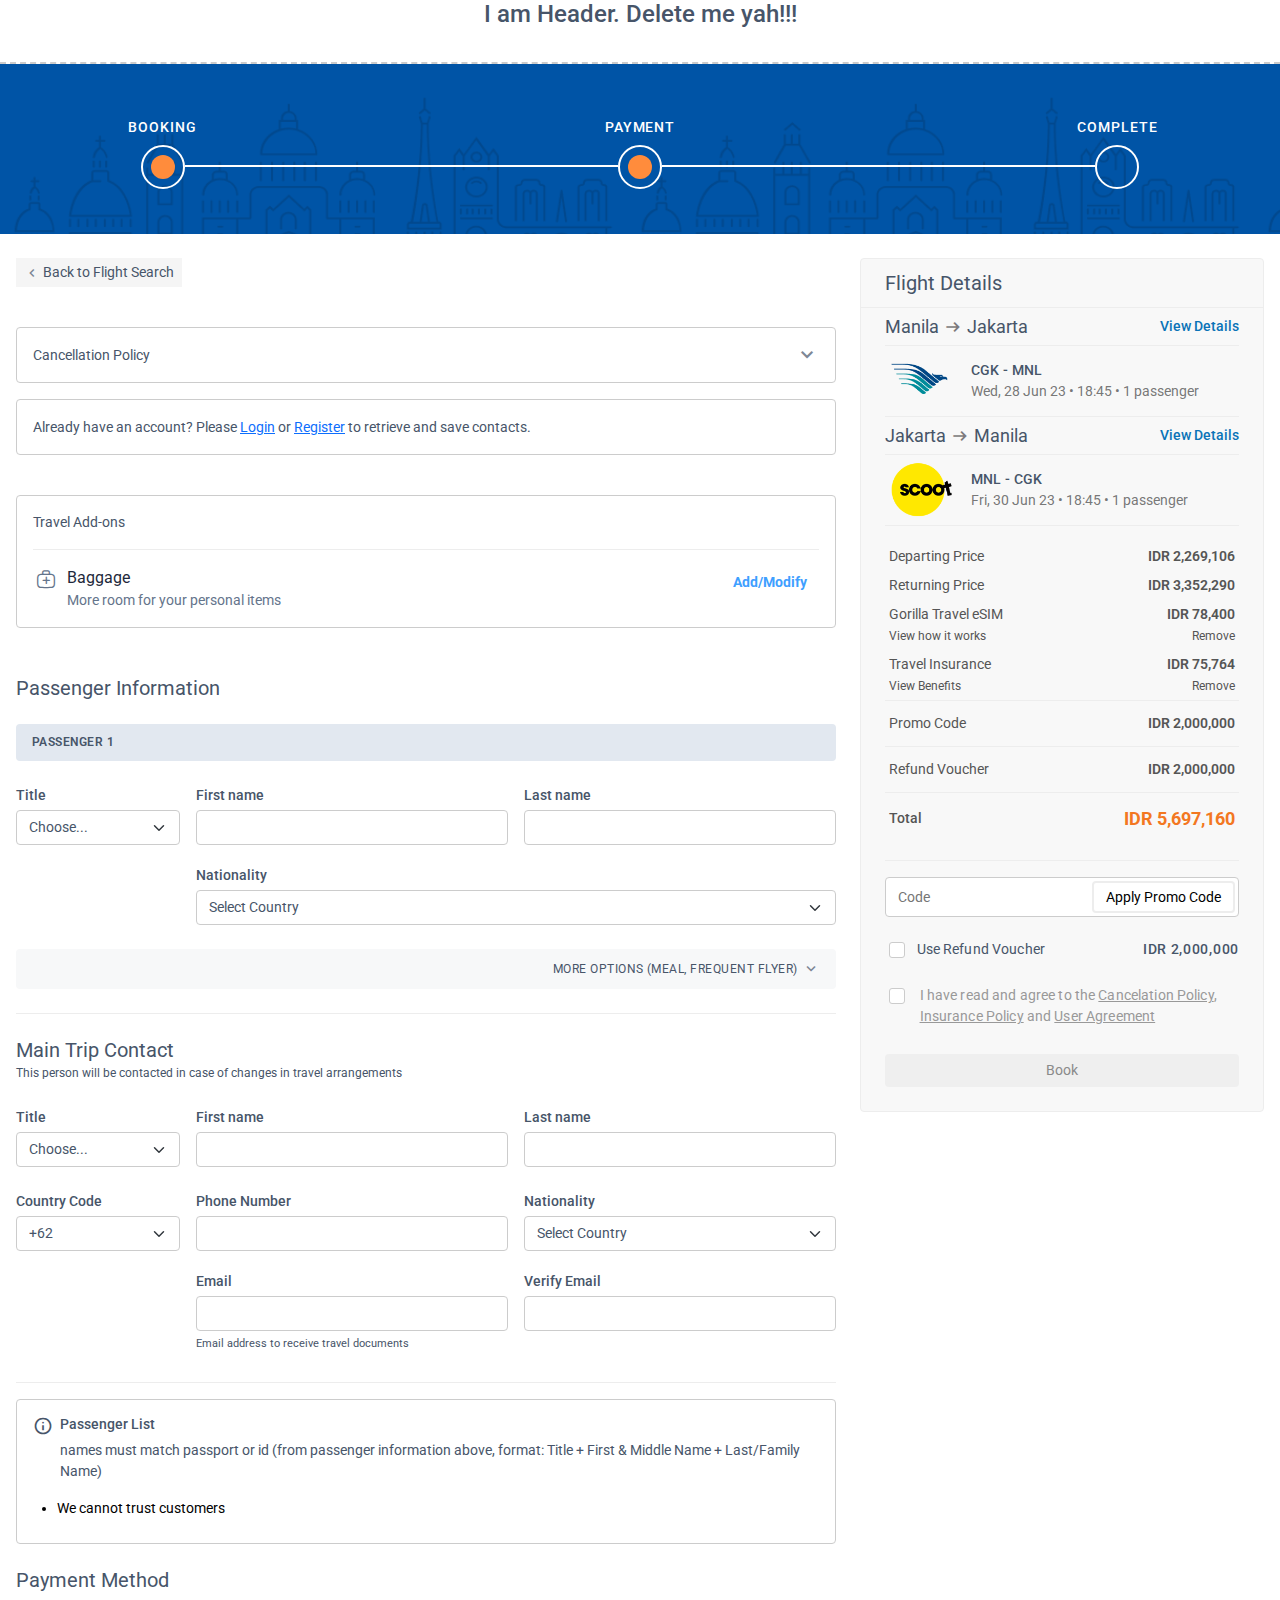
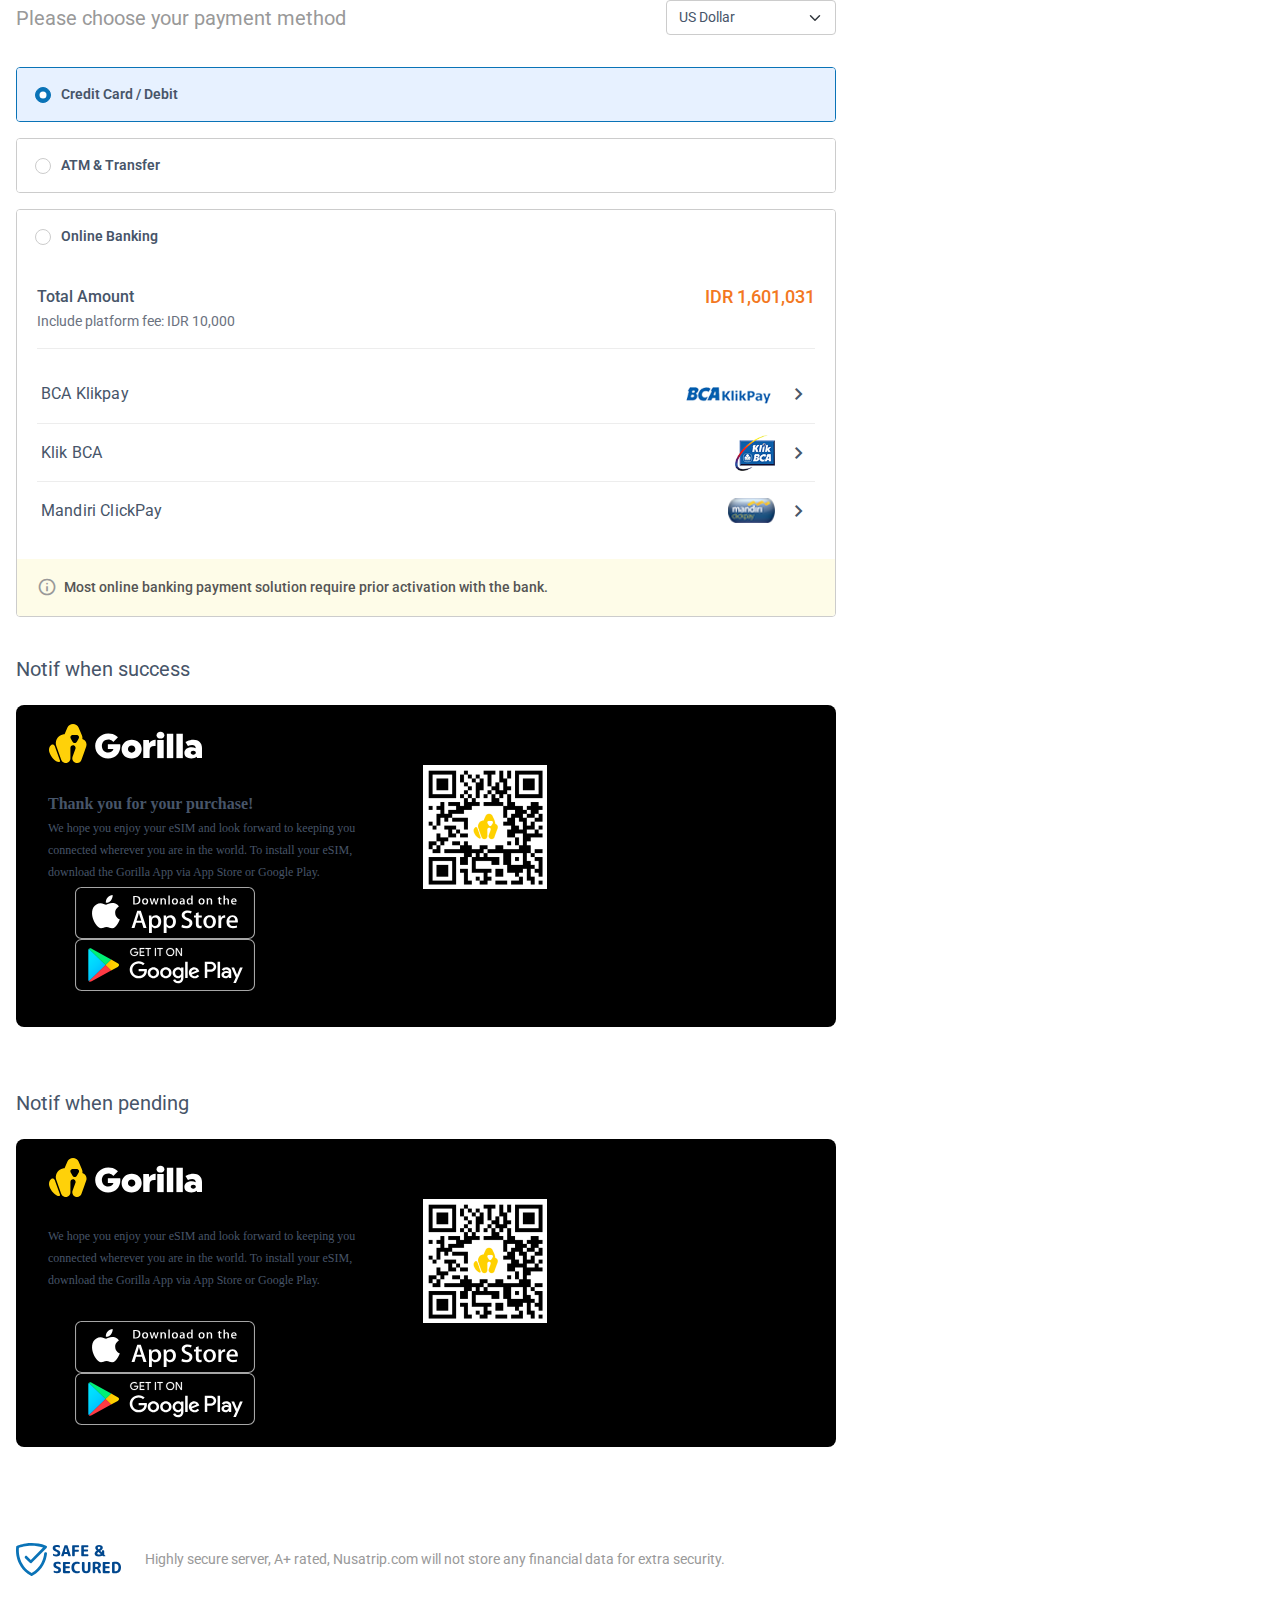
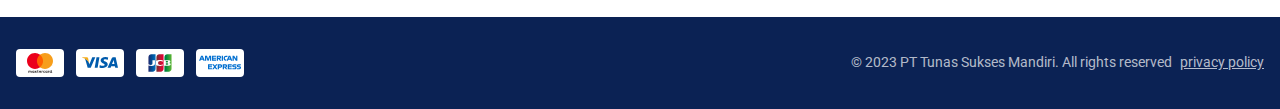
==== commit 653f359c: "Rename flight-checkout-confirm.html to index.html" ====
--- a/index.html
+++ b/index.html
@@ -1165,66 +1165,65 @@
                         </div>
 
                         <div class="section-title">
-                            <h2>Add-ons</h2>
+                            <h2>Notif when success</h2>
                         </div>
 
                         <!-- Gorilla -->
-                        <div class="gorilla-card martop-slice">
+                        <div class="gorilla-confirm-card martop-slice">
                             <div class="card-header">
-                                <h2 class="gorilla-title">
-                                    Travel <span class="emphasis">eSIM</span>
-                                </h2>
-                            </div>
-
-                            <div class="card-body gorilla-text">
-                                <div class="gorilla-summary flex-row">
-                                    <ul class="gorilla-benefit-list">
-                                        <li><strong>Easy to Use</strong> - Single click purchase and installation</li>
-                                        <li><strong>Wide Coverage</strong> - 1 travel eSim that works across 190+ countries worldwide</li>
-                                        <li><strong>Better Connectivity</strong> - 100s of reliable telco partners around the world</li>
-                                    </ul>
-                                </div>
-                            </div>
-
-                            <div class="card-footer flex-row">
-                                <a class="view-how" href="https://yuliusa.github.io/desktop-revamp-cuk/flight-checkout-review.html#">View how it works</a>
-
-                                <button class="button gorilla-button" fdprocessedid="etmgfa">
-                                    <i class="icon-check gorilla-check"></i>
-                                    <span class="get-esim">Get an eSIM, US $5.00</span>
-                                </button>
+                            </div>
+
+                            <div class="card-body gorilla-confirm-text martop-3">
+                                <div class="gorilla-confirm-summary flex-row">
+                                    <div class="gorilla-confirm-benefit-list g-col1">
+                                        <p class="gorilla-confirm-title">Thank you for your purchase!</p>
+                                        <p>We hope you enjoy your eSIM and look forward to keeping you connected wherever you are in the world. To install your eSIM, download the Gorilla App via App Store or Google Play.</p> 
+                                    </div>
+                                    <div class="g-col2">
+                                        <a href="https://play.google.com/store/apps/details?id=com.sopa.gorilla">
+                                            <img src="./flight-checkout-review_files/gorila-qr-1.png">
+                                        </a>
+                                    </div>
+                                    <div class="g-col3">
+                                        <a href="https://play.google.com/store/apps/details?id=com.sopa.gorilla">
+                                            <img src="./flight-checkout-review_files/g-appstore.svg">
+                                        </a>
+                                        <a href="https://play.google.com/store/apps/details?id=com.sopa.gorilla">
+                                            <img src="./flight-checkout-review_files/g-pstore.svg">
+                                        </a>
+                                    </div>
+                                </div>
                             </div>
                         </div>
 
-                        <!-- Insurance -->
-                        <div class="insurance-card martop-slice">
+                        <div class="section-title martop-3">
+                            <h2>Notif when pending</h2>
+                        </div>
+
+                        <div class="gorilla-confirm-card martop-slice">
                             <div class="card-header">
-                                <h2 class="title">
-                                    TRAVEL <span class="emphasis">INSURANCE</span>
-                                </h2>
-                            </div>
-
-                            <div class="card-body">
-                                <div class="summary flex-row">
-                                    <ul class="benefit-list">
-                                        <li>Trip Refund, get up to 100% back</li>
-                                        <li>Personal Accident Reimbursement</li>
-                                    </ul>
-
-                                    <ul class="benefit-list">
-                                        <li>Flight Delay - Get Cash</li>
-                                        <li>Baggage Delay Compensation</li>
-                                    </ul>
-                                </div>
-                            </div>
-
-                            <div class="card-footer flex-row">
-                                <a class="view-more" href="https://yuliusa.github.io/desktop-revamp-cuk/flight-checkout-review.html#">view travel insurance benefits</a>
-
-                                <button class="button action-button" fdprocessedid="etmgfa">
-                                    <i class="icon-check"></i>
-                                    <span class="get-protection-usd">Get Protection, USD 5.4 /person</span>
-                                </button>
+                            </div>
+
+                            <div class="card-body gorilla-confirm-text martop-3">
+                                <div class="gorilla-confirm-summary flex-row">
+                                    <div class="gorilla-confirm-benefit-list g-col1">
+                                        <p class="gorilla-confirm-title"></p>
+                                        <p>We hope you enjoy your eSIM and look forward to keeping you connected wherever you are in the world. To install your eSIM, download the Gorilla App via App Store or Google Play.</p> 
+                                    </div>
+                                    <div class="g-col2">
+                                        <a href="https://play.google.com/store/apps/details?id=com.sopa.gorilla">
+                                            <img src="./flight-checkout-review_files/gorila-qr-1.png">
+                                        </a>
+                                    </div>
+                                    <div class="g-col3-pending">
+                                        <a href="https://play.google.com/store/apps/details?id=com.sopa.gorilla">
+                                            <img src="./flight-checkout-review_files/g-appstore.svg">
+                                        </a>
+                                        <a href="https://play.google.com/store/apps/details?id=com.sopa.gorilla">
+                                            <img src="./flight-checkout-review_files/g-pstore.svg">
+                                        </a>
+                                    </div>
+                                </div>
                             </div>
                         </div>
 
